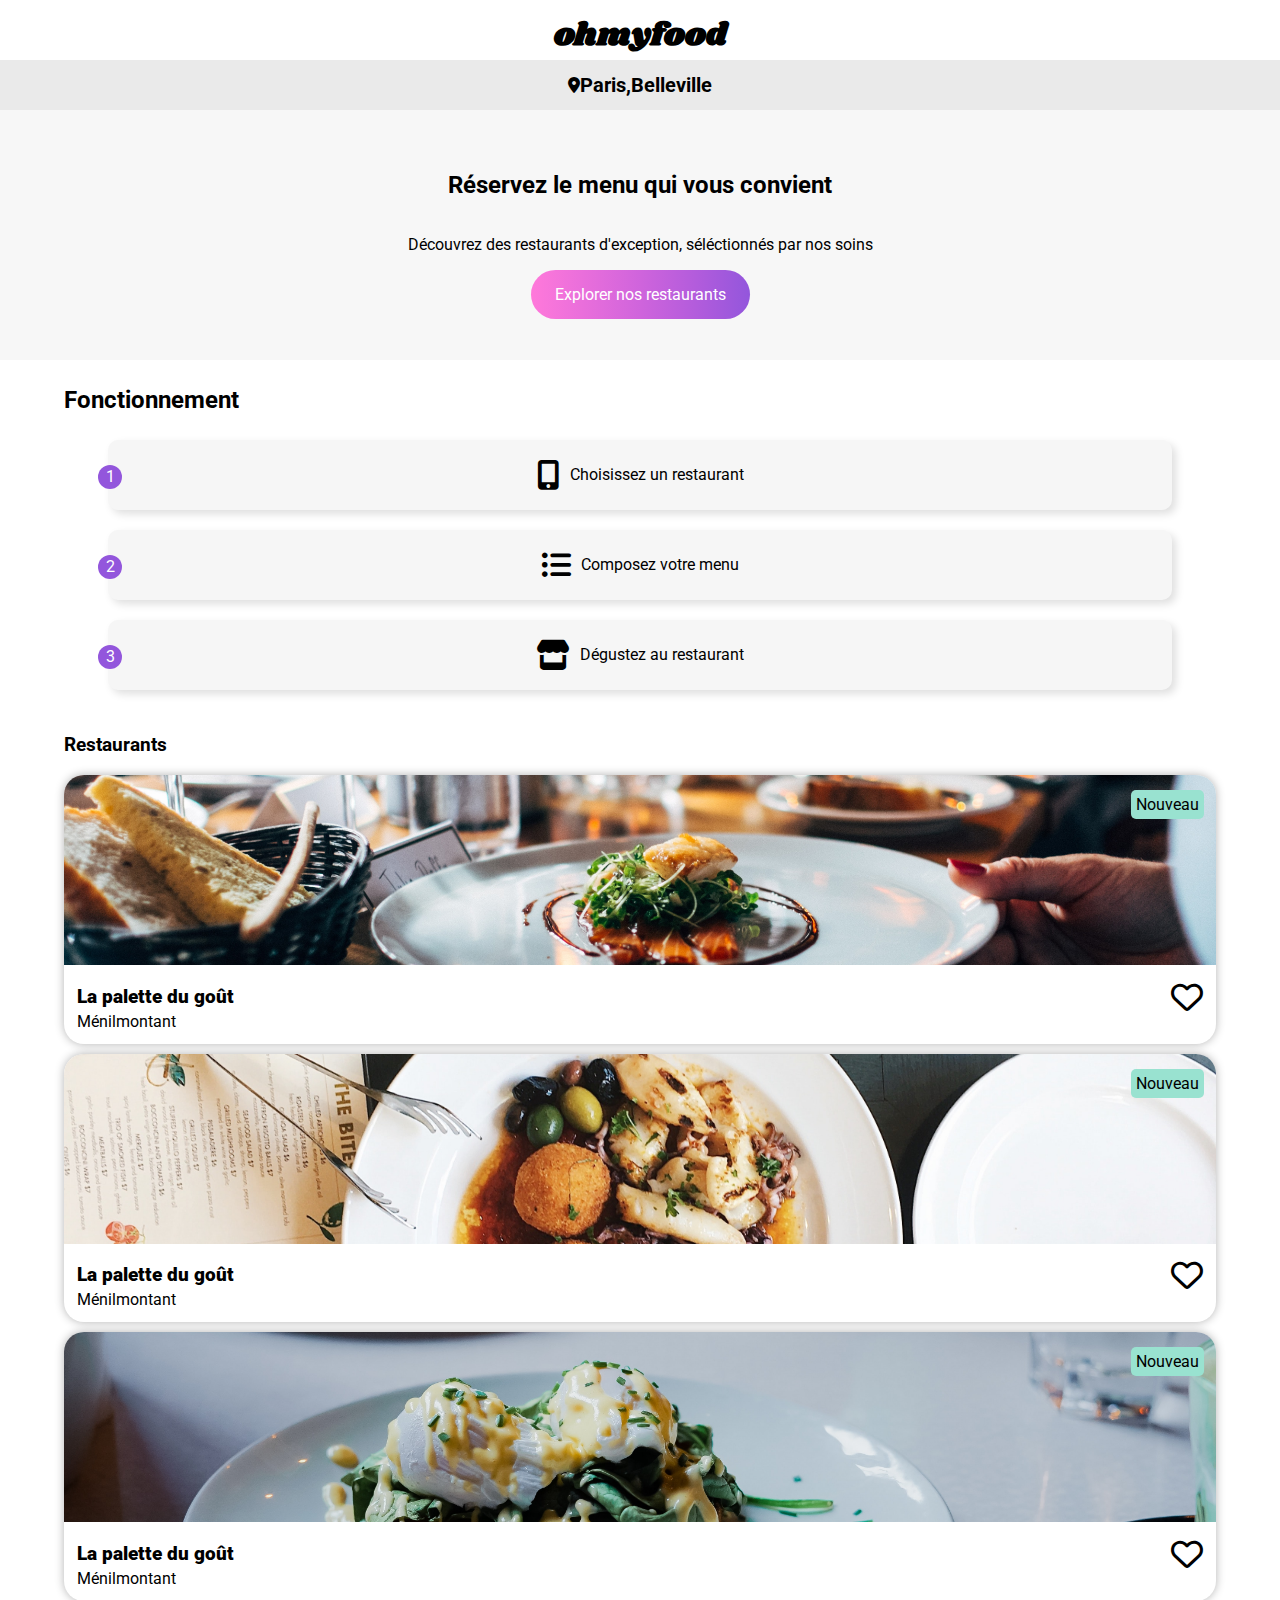
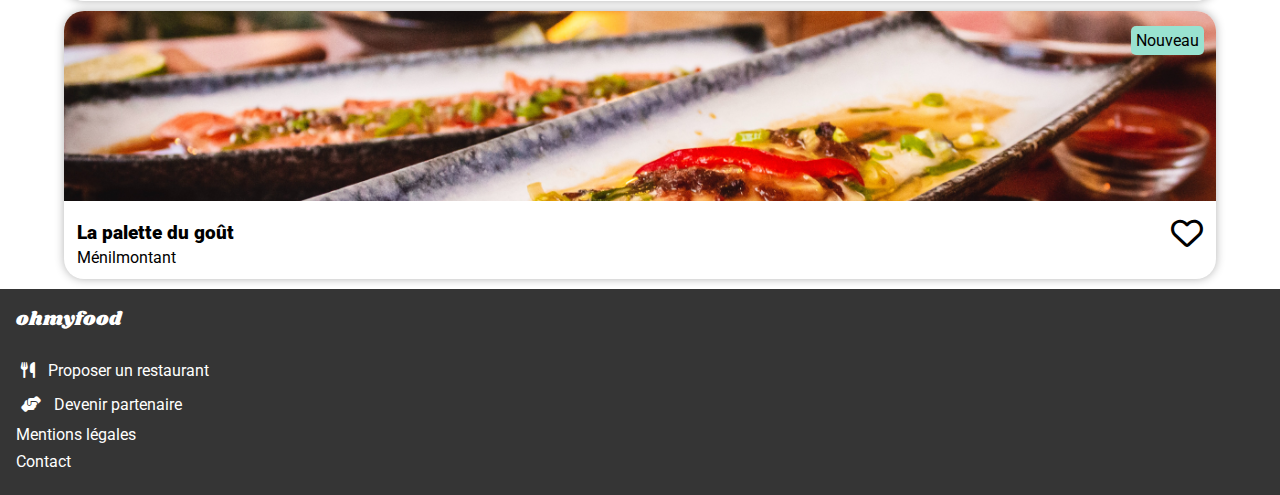
==== index.html @ 3e37466b "Added some more styles" ====
<!DOCTYPE html>
<html lang="fr">

<head>
    <meta charset="UTF-8" />
    <meta http-equiv="X-UA-Compatible" content="IE=edge" />
    <meta name="viewport" content="width=device-width, initial-scale=1.0" />
    <title>ohmyfood</title>
    <link rel="stylesheet" href="https://cdnjs.cloudflare.com/ajax/libs/font-awesome/6.2.1/css/all.min.css"
        crossorigin="anonymous" referrerpolicy="no-referrer" />
    <link href="https://fonts.googleapis.com/css2?family=Roboto:ital,wght@0,100;0,300;0,400;0,500;0,700;0,900;1,100;1,300;1,400;1,500;1,700;1,900&display=swap" rel="stylesheet">
    <link href="https://fonts.googleapis.com/css2?family=Shrikhand&display=swap" rel="stylesheet">
    <link rel="stylesheet" href="css/style.css" />
</head>

<body>
    <header class="header">
        <h1 class="omf_logo">ohmyfood</h1>
    </header>
    <main>
        <section class="ville">
            <i class="fas fa-map-marker-alt icon_geo"></i>
            <h2 class="ville_texte">Paris,Belleville</h2>
        </section>
        <section class="apropos">
            <h2 class="titre_apropos">Réservez le menu qui vous convient</h2>
            <p class="paragraph_apropos">
                Découvrez des restaurants d'exception, séléctionnés par nos soins
            </p>
            <a class="apropos_btn">
                Explorer nos restaurants
            </a>
        </section>
        <section class="fonctionnement">
            <div class="container">
                <h2 class="titre_fonctionnement">Fonctionnement</h2>
                <ol class="fonctionnement_etape">
                    <li class="fonctionnement_etape">
                        <i class="fonctionnement_icone fas fa-mobile-alt"></i>
                        <span class="text">Choisissez un restaurant</span>
                    </li>
                    <li class="fonctionnement_etape">
                        <i class="fonctionnement_icone fas fa-list-ul"></i>
                        <span class="text">Composez votre menu</span>
                    </li>
                    <li class="fonctionnement_etape">
                        <i class="fonctionnement_icone fas fa-store"></i>
                        <span class="text">Dégustez au restaurant</span>
                    </li>
                </ol>
            </div>
        </section>
        <section class="restaurants">
            <div class="container">
                <h3 class="titre_restaurant">Restaurants</h3>
                <div class="cards">
                    <!-- card 1 -->
                    <div class="card">
                        <div class="btn__card">
                            <span class="new"> Nouveau </span>
                        </div>
                        <a href="#">
                            <figure>
                                <img src="/img/jay-wennington-N_Y88TWmGwA-unsplash.jpg"
                                    alt="restaurant a la francaise" />
                                <figcaption>
                                    <div class="heart">
                                        <h4>La palette du goût</h4>
                                        <div class="fill__heart">
                                            <span><i class="fill far fa-heart fa-2x" aria-hidden="true"></i></span>
                                        </div>
                                    </div>
                                    <p>Ménilmontant</p>
                                </figcaption>
                            </figure>
                        </a>
                    </div>
                    <!-- end card 1 -->
                    <!-- card 2 -->
                    <div class="card">
                        <div class="btn__card">
                            <span class="new"> Nouveau </span>
                        </div>
                        <a href="#">
                            <figure>
                                <img src="/img/stil-u2Lp8tXIcjw-unsplash.jpg" alt="restaurant a la francaise" />
                                <figcaption>
                                    <div class="heart">
                                        <h4>La palette du goût</h4>
                                        <div class="fill__heart">
                                            <span><i class="fill far fa-heart fa-2x" aria-hidden="true"></i></span>
                                        </div>
                                    </div>
                                    <p>Ménilmontant</p>
                                </figcaption>
                            </figure>
                        </a>
                    </div>
                    <!-- end card 3 -->
                    <!-- card 3 -->
                    <div class="card">
                        <div class="btn__card">
                            <span class="new"> Nouveau </span>
                        </div>
                        <a href="#">
                            <figure>
                                <img src="/img/toa-heftiba-DQKerTsQwi0-unsplash.jpg" alt="restaurant a la francaise" />
                                <figcaption>
                                    <div class="heart">
                                        <h4>La palette du goût</h4>
                                        <div class="fill__heart">
                                            <span><i class="fill far fa-heart fa-2x" aria-hidden="true"></i></span>
                                        </div>
                                    </div>
                                    <p>Ménilmontant</p>
                                </figcaption>
                            </figure>
                        </a>
                    </div>
                    <!-- end card 3 -->
                    <!-- card 4 -->
                    <div class="card">
                        <div class="btn__card">
                            <span class="new"> Nouveau </span>
                        </div>
                        <a href="#">
                            <figure>
                                <img src="/img/louis-hansel-shotsoflouis-qNBGVyOCY8Q-unsplash.jpg"
                                    alt="restaurant a la francaise" />
                                    <figcaption>
                                        <div class="heart">
                                            <h4>La palette du goût</h4>
                                            <div class="fill__heart">
                                                <span><i class="fill far fa-heart fa-2x" aria-hidden="true"></i></span>
                                            </div>
                                        </div>
                                        <p>Ménilmontant</p>
                                    </figcaption>
                            </figure>
                        </a>
                    </div>
                    <!-- end card 4 -->
                </div>
            </div>
        </section>
    </main>
    <!-- footer -->
    <footer class="footer">
        <div class="container">
            <span class="logo">
                ohmyfood
            </span>
            <ul>
                <li>
                    <a href="#"><i class="fas fa-utensils"></i>Proposer un restaurant</a>
                </li>
                <li>
                    <a href="#"><i class="fas fa-hands-helping"></i>Devenir partenaire</a>
                </li>
                <li>
                    <a href="#">Mentions légales</a>
                </li>
                <li>
                    <a href="mailto:contact@ohmyfood.com">Contact</a>
                </li>
            </ul>
        </div>
    </footer>
    <!-- end footer -->
</body>

</html>
---- css/style.css ----
body {
  margin: 0;
  padding: 0;
}

a {
  text-decoration: none;
}

h1, h6 {
  font-family: Shrikhand, Roboto, sans-serif;
}

body, html {
  font-family: "Roboto", sans-serif;
}

.header {
  display: flex;
  align-items: center;
  justify-content: center;
  max-height: 50px;
  margin-top: 10px;
}

.footer {
  background-color: #353535;
  color: white;
  display: flex;
  flex-direction: column;
  padding: 1rem;
}
.footer ul {
  list-style: none;
}
.footer li {
  margin: 0.5rem 0;
}
.footer li i {
  margin-right: 0.5rem;
}
.footer a {
  color: white;
}
.footer .logo {
  color: white;
  font-family: "Shrikhand", "cursive";
  margin: 0;
  font-size: 1.2rem;
  margin-bottom: 1rem;
}
.footer .container {
  display: flex;
  flex-direction: column;
  align-items: start;
}
.footer ul {
  margin: 0;
  padding: 0;
  padding-inline-start: 0px;
}
.footer ul a {
  text-decoration: none;
}
.footer ul .fas {
  padding: 5px;
}

.ville {
  display: flex;
  align-items: center;
  justify-content: center;
  background-color: #eaeaea;
}

.apropos {
  display: flex;
  align-items: center;
  justify-content: center;
  flex-direction: column;
  background-color: #f7f7f7;
  height: 250px;
  text-align: center;
}
.apropos .paragraph_apropos {
  width: 80%;
}
.apropos .apropos_btn {
  background: linear-gradient(to left, #9356dc, #b35cdc, #cf64dc, #e86edb, #ff79da);
  height: 25px;
  padding: 0.75rem 1.5rem;
  color: white;
  display: flex;
  align-items: center;
  justify-content: center;
  border-radius: 25px;
}

.fonctionnement {
  display: flex;
  align-items: center;
  justify-content: center;
}
.fonctionnement .container {
  width: 100%;
}

ol.fonctionnement_etape {
  display: flex;
  align-items: center;
  justify-content: center;
  flex-direction: column;
  padding: 0;
}

li.fonctionnement_etape {
  display: flex;
  align-items: center;
  justify-content: center;
  list-style: none;
  box-shadow: 0.25rem 0.25rem 0.5rem rgba(0, 0, 0, 0.13);
  background-color: #f6f6f6;
  border-radius: 10px;
  padding: 20px;
  margin: 10px;
  width: 80%;
  counter-increment: my-awesome-counter;
  position: relative;
  text-align: center;
}

li.fonctionnement_etape::before {
  content: counter(my-awesome-counter);
  position: absolute;
  top: 25px;
  left: -10px;
  color: white;
  background-color: #9356DC;
  height: 1.5rem;
  width: 1.5rem;
  border-radius: 100px;
  display: flex;
  justify-content: center;
  align-items: center;
}

.fonctionnement_icone {
  font-size: 30px;
}

.text {
  margin-left: 10px;
}

.titre_fonctionnement {
  margin: 2% 0px 0px 5%;
}

.ville {
  height: 50px;
}

.ville_texte {
  font-size: 20px;
}

.restaurants {
  width: 90%;
  margin: auto;
}

.card {
  border-radius: 20px;
}

figure img {
  object-fit: cover;
  border-top-left-radius: 20px;
  border-top-right-radius: 20px;
  width: 100%;
  height: 100%;
  max-height: 190px;
}

.card {
  position: relative;
  box-shadow: 0 0 10px 0 rgba(0, 0, 0, 0.3);
}

figcaption {
  display: flex;
  flex-direction: column;
  padding: 0.8rem;
}
figcaption p {
  margin: 0;
  padding: 0;
}
figcaption h4,
figcaption p {
  color: black;
}
figcaption h4 {
  font-size: 1.17em;
  font-weight: 900;
}

figure {
  padding: 0;
  margin: 0 0 10px 0;
}

.heart {
  align-items: center;
  display: flex;
  flex-direction: row;
  justify-content: space-between;
  height: 30px;
}
.heart .fa-heart {
  color: black;
  cursor: pointer;
}
.heart .fa-heart:hover {
  background: linear-gradient(to left, #9356dc, #b35cdc, #cf64dc, #e86edb, #ff79da);
  -webkit-background-clip: text;
  -webkit-text-fill-color: transparent;
  font-weight: bold;
}

.new {
  position: absolute;
  right: 0.75rem;
  top: 15px;
  background-color: #99e2d0;
  padding: 5px;
  border-radius: 5px;
}

/*# sourceMappingURL=style.css.map */
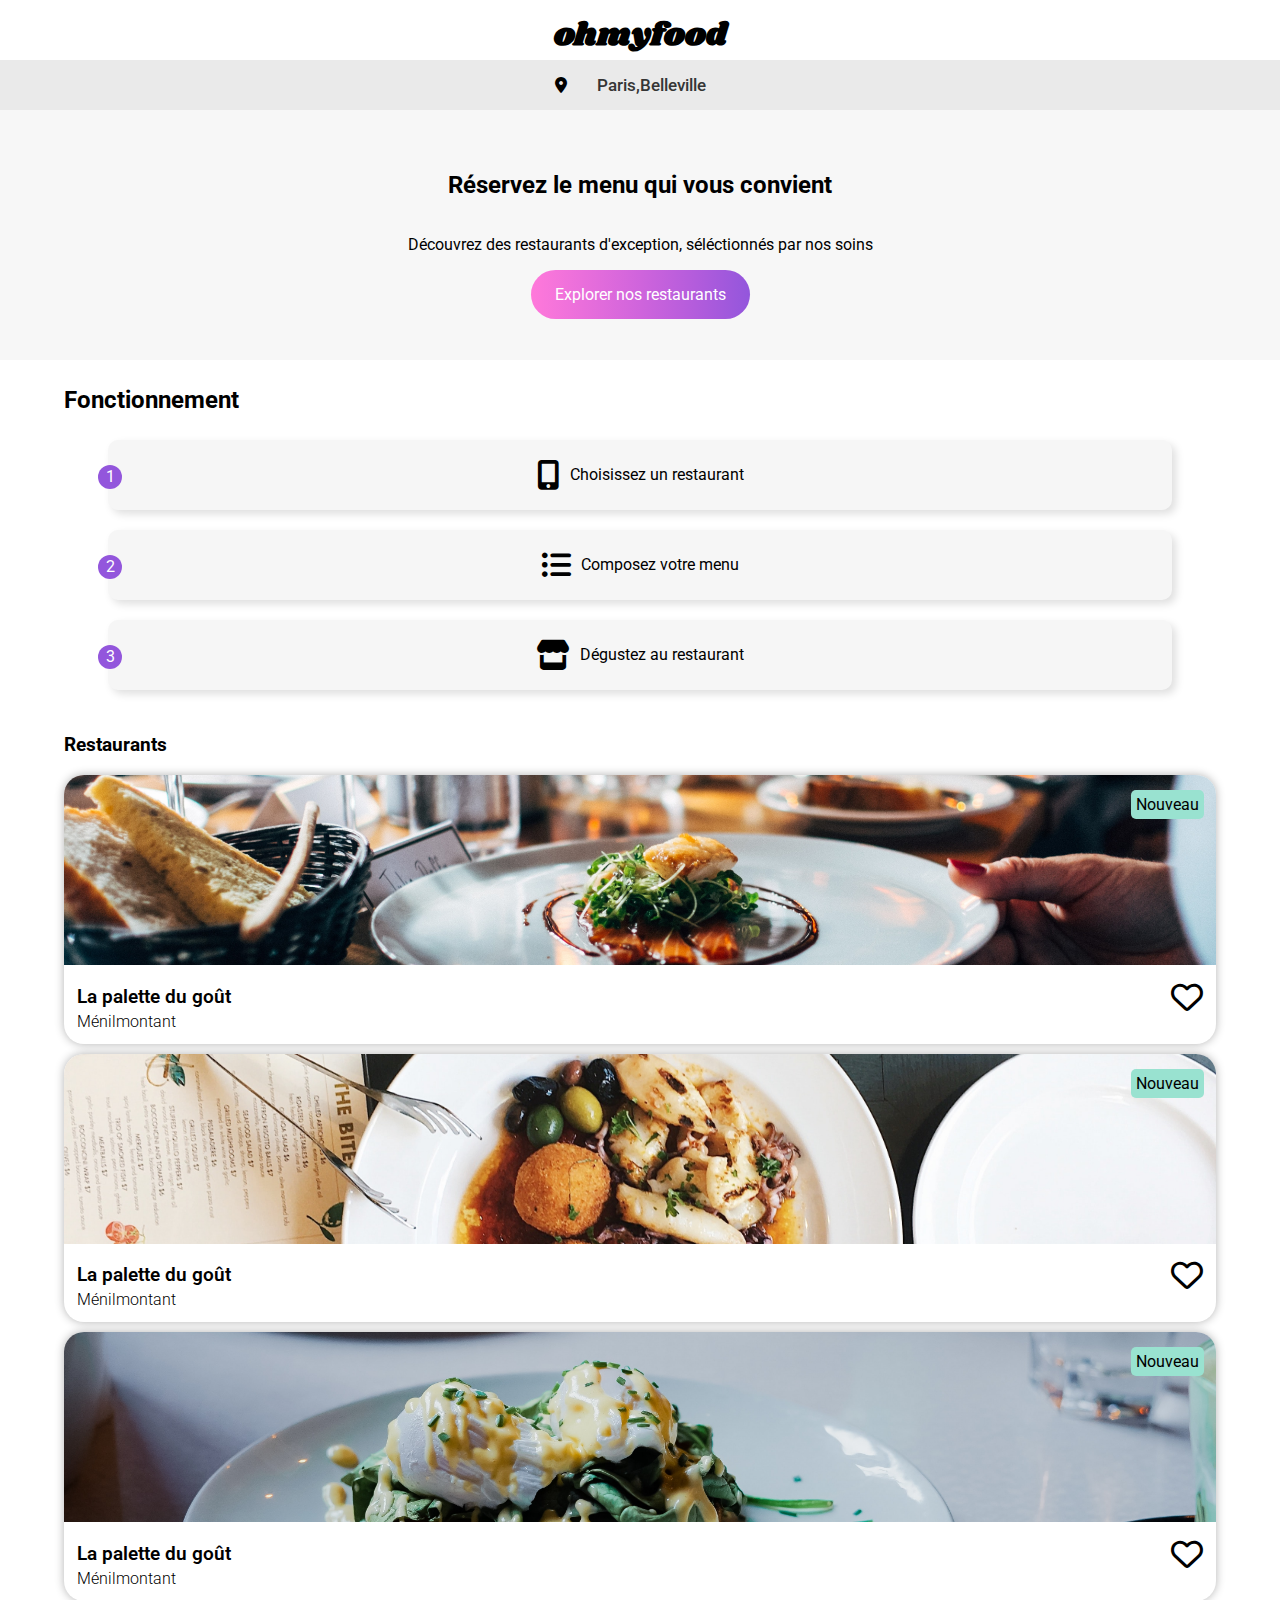
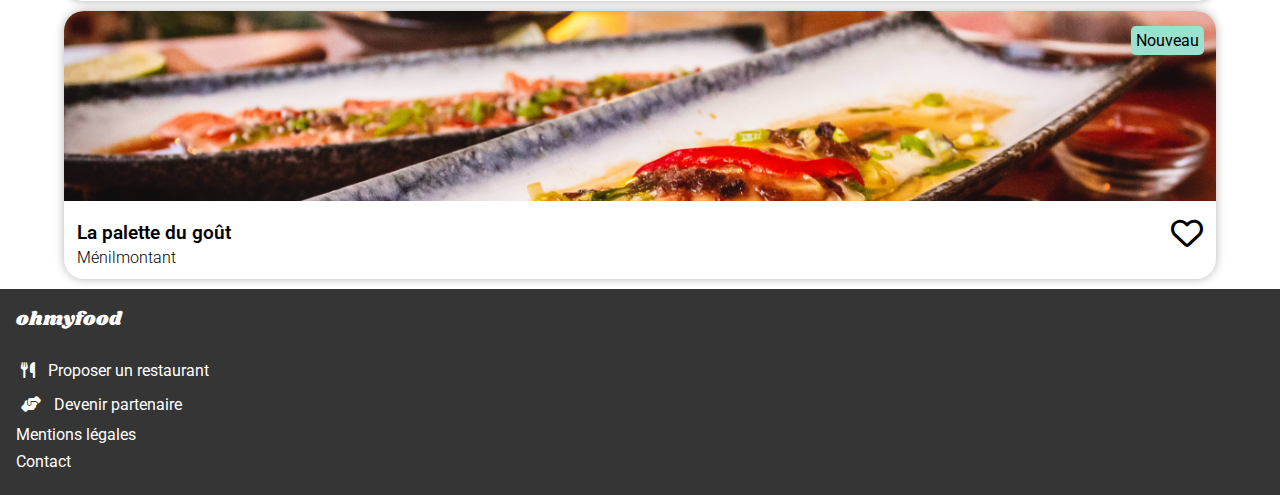
==== commit 4cae8b83: "css correction" ====
--- a/index.html
+++ b/index.html
@@ -59,7 +59,7 @@
                         <div class="btn__card">
                             <span class="new"> Nouveau </span>
                         </div>
-                        <a href="#">
+                        <a href="#!">
                             <figure>
                                 <img src="/img/jay-wennington-N_Y88TWmGwA-unsplash.jpg"
                                     alt="restaurant a la francaise" />
@@ -81,7 +81,7 @@
                         <div class="btn__card">
                             <span class="new"> Nouveau </span>
                         </div>
-                        <a href="#">
+                        <a href="#!">
                             <figure>
                                 <img src="/img/stil-u2Lp8tXIcjw-unsplash.jpg" alt="restaurant a la francaise" />
                                 <figcaption>
@@ -102,7 +102,7 @@
                         <div class="btn__card">
                             <span class="new"> Nouveau </span>
                         </div>
-                        <a href="#">
+                        <a href="#!">
                             <figure>
                                 <img src="/img/toa-heftiba-DQKerTsQwi0-unsplash.jpg" alt="restaurant a la francaise" />
                                 <figcaption>
@@ -123,7 +123,7 @@
                         <div class="btn__card">
                             <span class="new"> Nouveau </span>
                         </div>
-                        <a href="#">
+                        <a href="#!">
                             <figure>
                                 <img src="/img/louis-hansel-shotsoflouis-qNBGVyOCY8Q-unsplash.jpg"
                                     alt="restaurant a la francaise" />
--- a/css/style.css
+++ b/css/style.css
@@ -161,7 +161,11 @@
 }
 
 .ville_texte {
-  font-size: 20px;
+  font-size: 17px;
+  margin-left: 30px;
+  margin-right: 20px;
+  font-weight: 500;
+  color: #353535;
 }
 
 .restaurants {
@@ -198,11 +202,12 @@
 }
 figcaption h4,
 figcaption p {
+  font-weight: 300;
   color: black;
 }
 figcaption h4 {
   font-size: 1.17em;
-  font-weight: 900;
+  font-weight: 600;
 }
 
 figure {
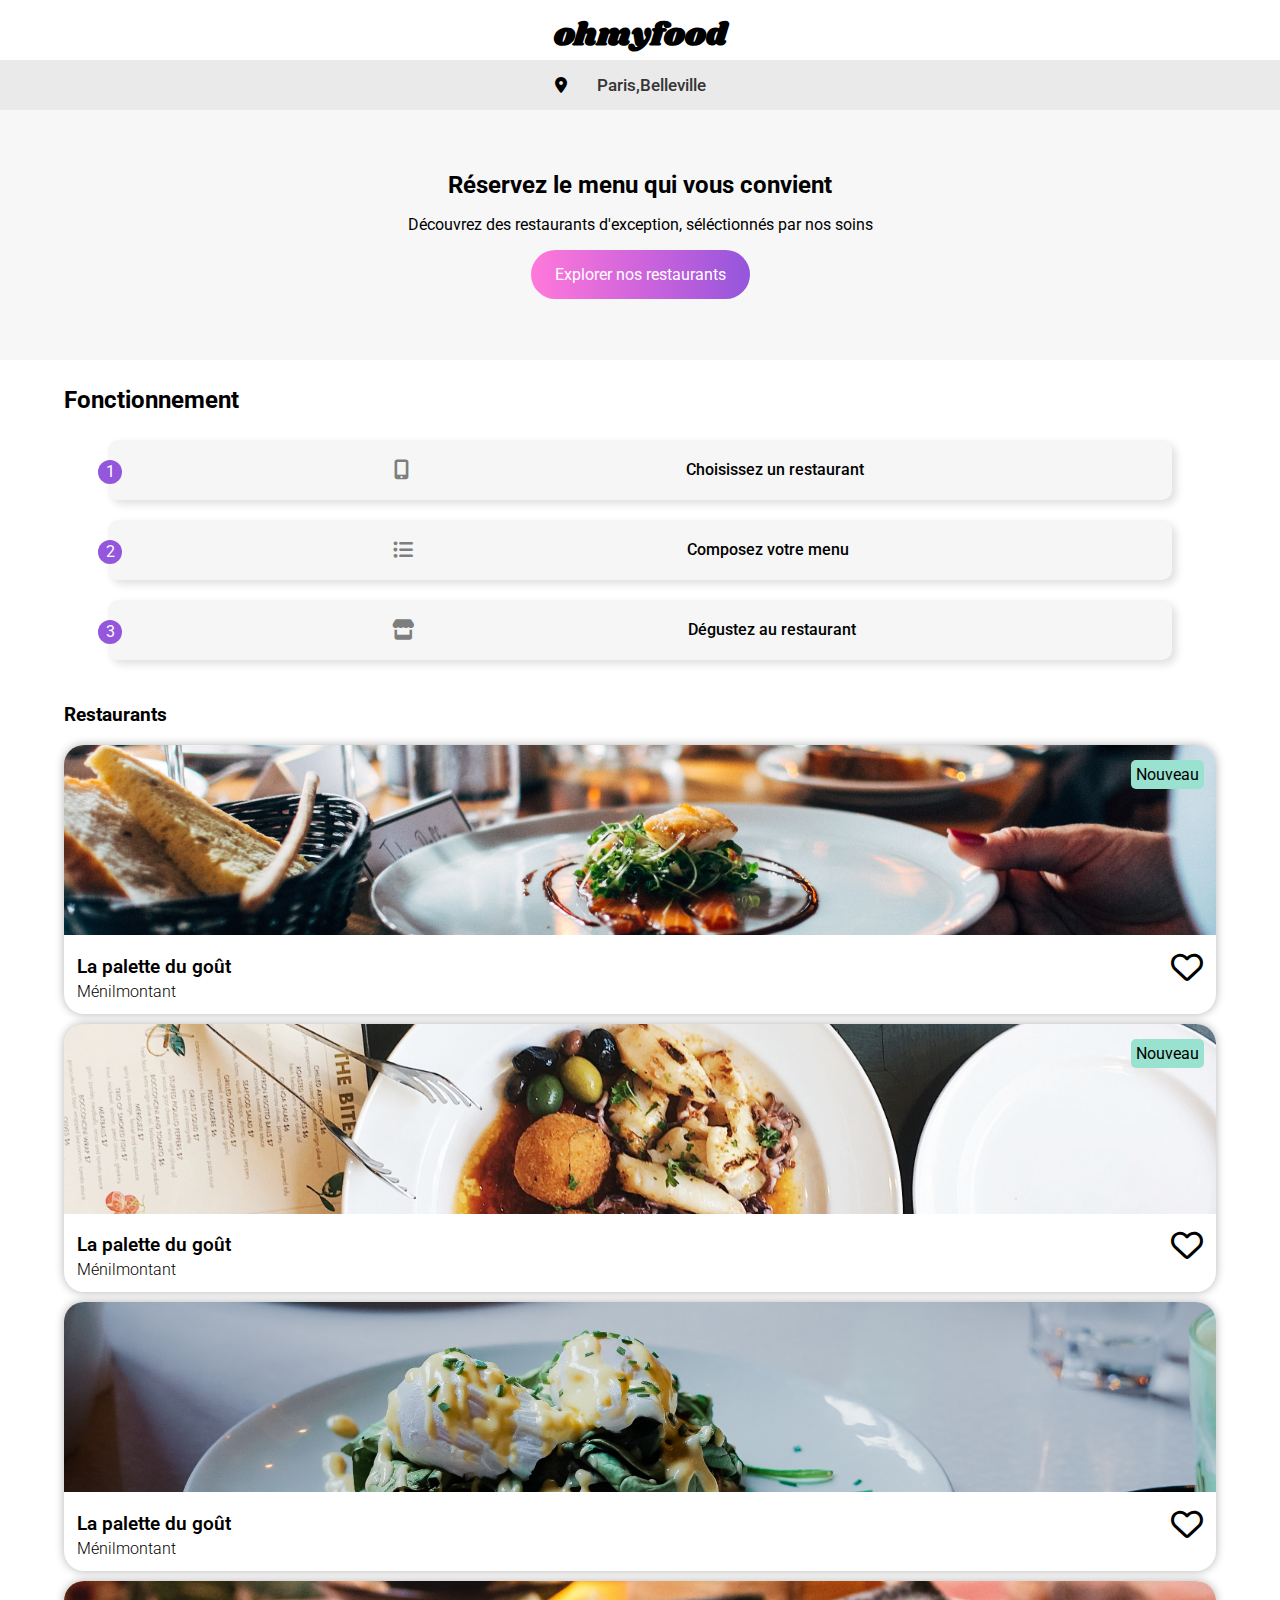
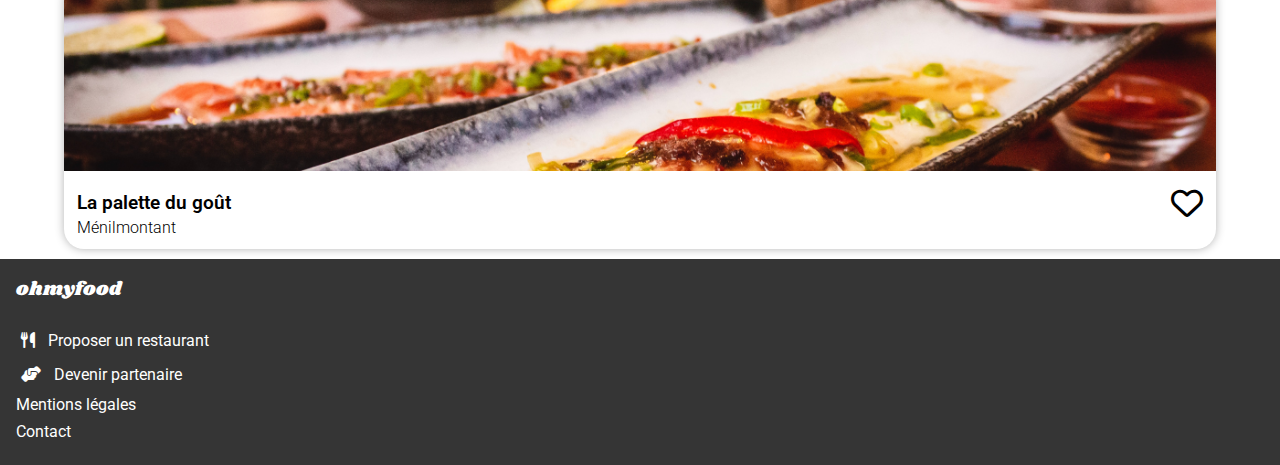
==== commit a304bfad: "correction" ====
--- a/index.html
+++ b/index.html
@@ -57,7 +57,7 @@
                     <!-- card 1 -->
                     <div class="card">
                         <div class="btn__card">
-                            <span class="new"> Nouveau </span>
+                            <span class="new" data-active="true"> Nouveau </span>
                         </div>
                         <a href="#!">
                             <figure>
@@ -79,7 +79,7 @@
                     <!-- card 2 -->
                     <div class="card">
                         <div class="btn__card">
-                            <span class="new"> Nouveau </span>
+                            <span class="new" data-active="true"> Nouveau </span>
                         </div>
                         <a href="#!">
                             <figure>
@@ -100,7 +100,7 @@
                     <!-- card 3 -->
                     <div class="card">
                         <div class="btn__card">
-                            <span class="new"> Nouveau </span>
+                            <span class="new" data-active="false"> Nouveau </span>
                         </div>
                         <a href="#!">
                             <figure>
@@ -121,7 +121,7 @@
                     <!-- card 4 -->
                     <div class="card">
                         <div class="btn__card">
-                            <span class="new"> Nouveau </span>
+                            <span class="new" data-active="false"> Nouveau </span>
                         </div>
                         <a href="#!">
                             <figure>
--- a/css/style.css
+++ b/css/style.css
@@ -96,6 +96,10 @@
   border-radius: 25px;
 }
 
+.titre_apropos {
+  margin: 0;
+}
+
 .fonctionnement {
   display: flex;
   align-items: center;
@@ -116,7 +120,7 @@
 li.fonctionnement_etape {
   display: flex;
   align-items: center;
-  justify-content: center;
+  justify-content: space-evenly;
   list-style: none;
   box-shadow: 0.25rem 0.25rem 0.5rem rgba(0, 0, 0, 0.13);
   background-color: #f6f6f6;
@@ -132,7 +136,7 @@
 li.fonctionnement_etape::before {
   content: counter(my-awesome-counter);
   position: absolute;
-  top: 25px;
+  top: 20px;
   left: -10px;
   color: white;
   background-color: #9356DC;
@@ -146,14 +150,22 @@
 
 .fonctionnement_icone {
   font-size: 30px;
+  color: #7e7e7e;
 }
 
 .text {
   margin-left: 10px;
+  width: 200px;
+  text-align: left;
+  font-weight: 500;
 }
 
 .titre_fonctionnement {
   margin: 2% 0px 0px 5%;
+}
+
+i.fonctionnement_icone {
+  font-size: 20px;
 }
 
 .ville {
@@ -233,7 +245,7 @@
   font-weight: bold;
 }
 
-.new {
+.new[data-active=true] {
   position: absolute;
   right: 0.75rem;
   top: 15px;
@@ -242,4 +254,8 @@
   border-radius: 5px;
 }
 
+.new[data-active=false] {
+  display: none;
+}
+
 /*# sourceMappingURL=style.css.map */
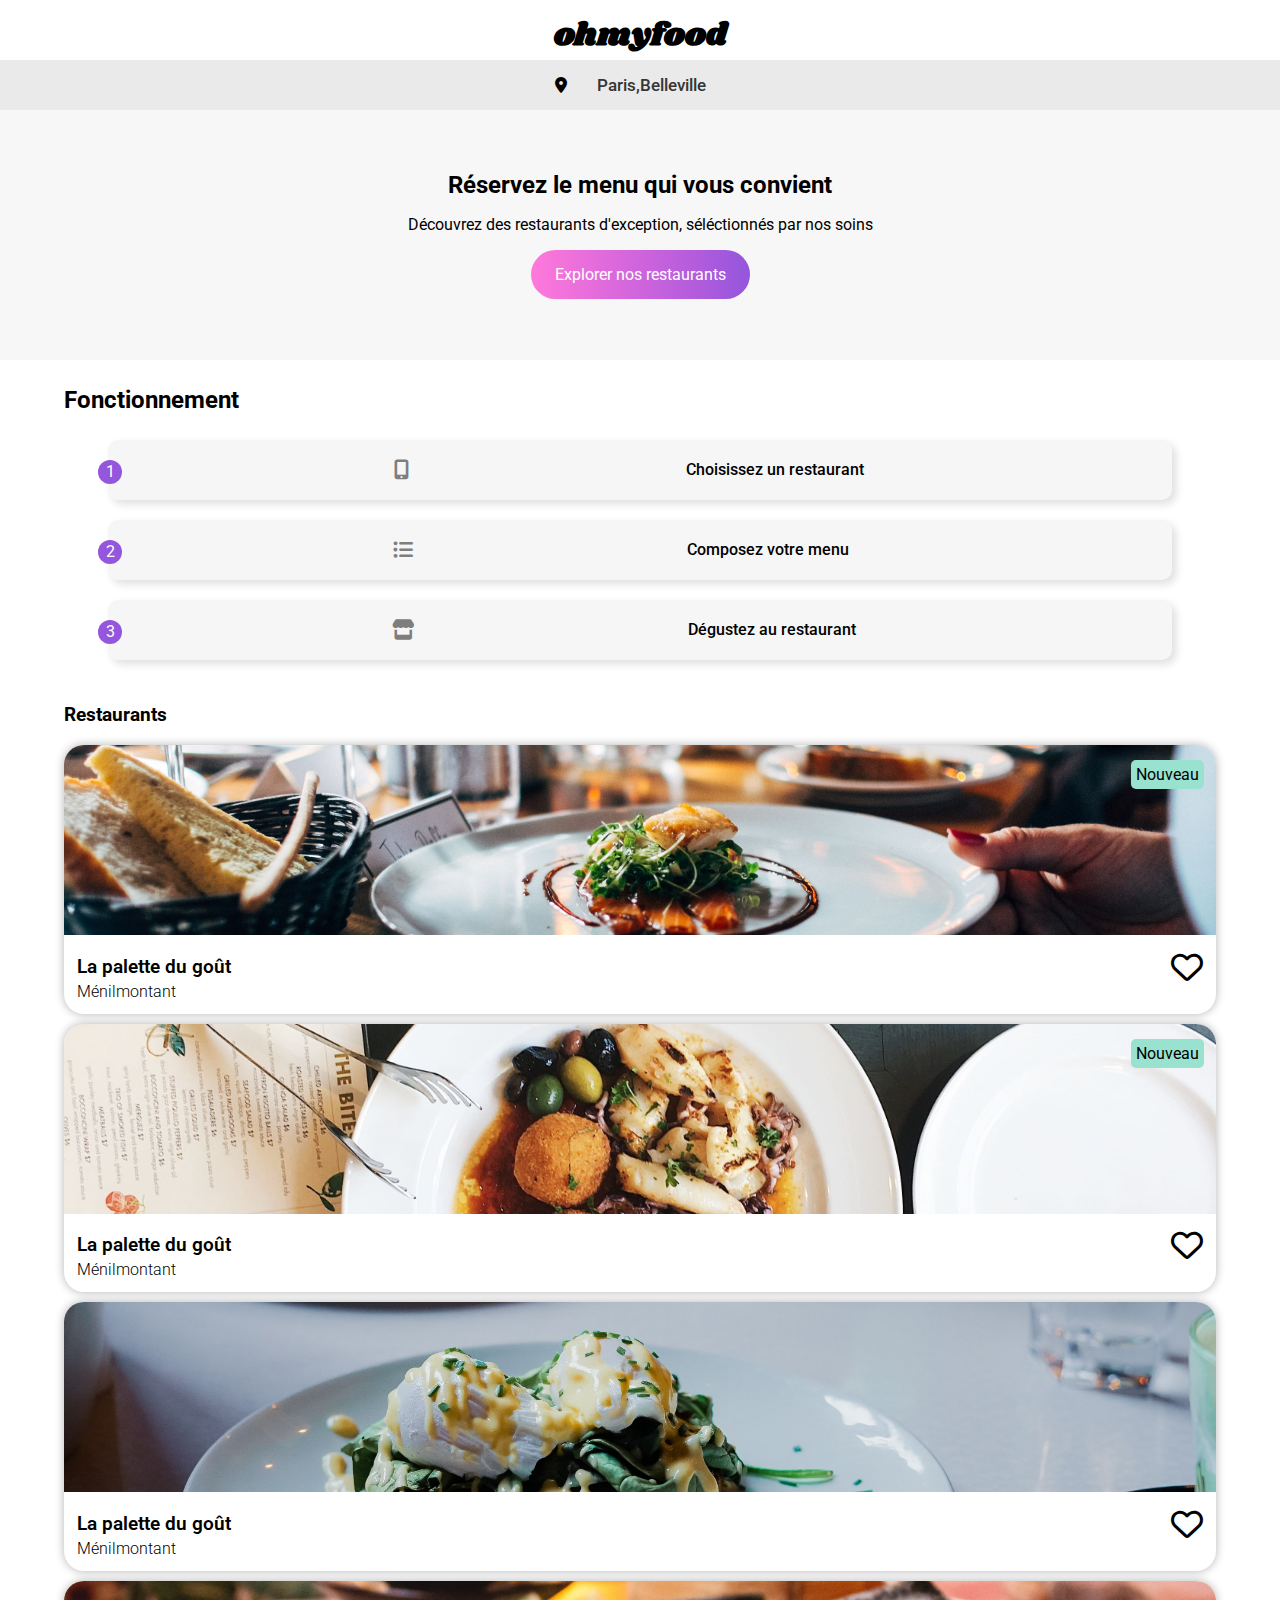
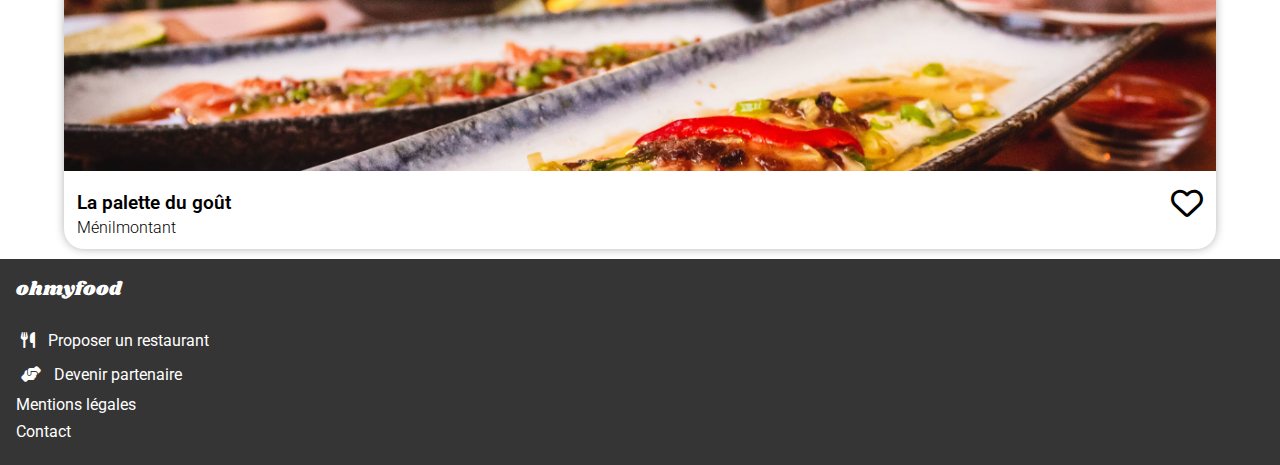
==== commit 1ad6e732: "done" ====
--- a/index.html
+++ b/index.html
@@ -61,7 +61,7 @@
                         </div>
                         <a href="#!">
                             <figure>
-                                <img src="/img/jay-wennington-N_Y88TWmGwA-unsplash.jpg"
+                                <img src="/img/compressed/jay-wennington-N_Y88TWmGwA-unsplash.jpg"
                                     alt="restaurant a la francaise" />
                                 <figcaption>
                                     <div class="heart">
@@ -83,7 +83,7 @@
                         </div>
                         <a href="#!">
                             <figure>
-                                <img src="/img/stil-u2Lp8tXIcjw-unsplash.jpg" alt="restaurant a la francaise" />
+                                <img src="/img/compressed/stil-u2Lp8tXIcjw-unsplash.jpg" alt="restaurant a la francaise" />
                                 <figcaption>
                                     <div class="heart">
                                         <h4>La palette du goût</h4>
@@ -104,7 +104,7 @@
                         </div>
                         <a href="#!">
                             <figure>
-                                <img src="/img/toa-heftiba-DQKerTsQwi0-unsplash.jpg" alt="restaurant a la francaise" />
+                                <img src="/img/compressed/toa-heftiba-DQKerTsQwi0-unsplash.jpg" alt="restaurant a la francaise" />
                                 <figcaption>
                                     <div class="heart">
                                         <h4>La palette du goût</h4>
@@ -125,7 +125,7 @@
                         </div>
                         <a href="#!">
                             <figure>
-                                <img src="/img/louis-hansel-shotsoflouis-qNBGVyOCY8Q-unsplash.jpg"
+                                <img src="/img/compressed/louis-hansel-shotsoflouis-qNBGVyOCY8Q-unsplash.jpg"
                                     alt="restaurant a la francaise" />
                                     <figcaption>
                                         <div class="heart">
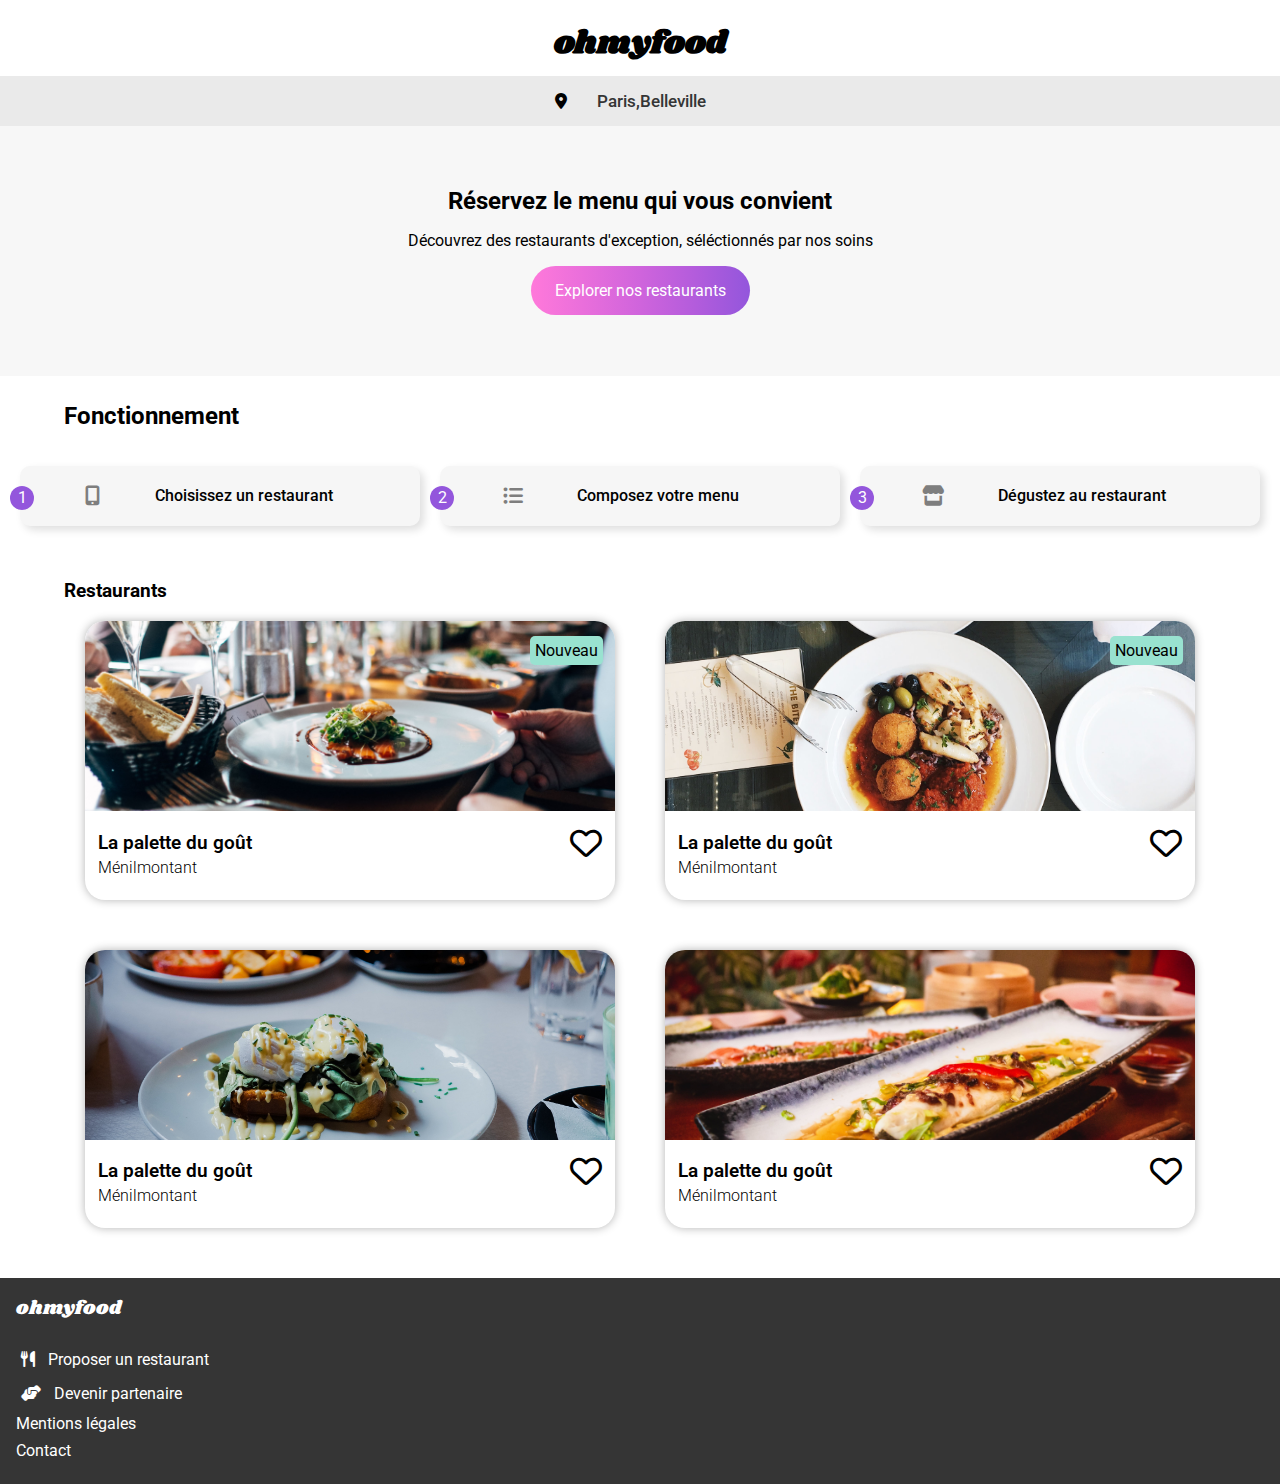
==== commit 504613fc: "some changes" ====
--- a/index.html
+++ b/index.html
@@ -1,172 +1,215 @@
 <!DOCTYPE html>
 <html lang="fr">
-
-<head>
+  <head>
     <meta charset="UTF-8" />
     <meta http-equiv="X-UA-Compatible" content="IE=edge" />
     <meta name="viewport" content="width=device-width, initial-scale=1.0" />
     <title>ohmyfood</title>
-    <link rel="stylesheet" href="https://cdnjs.cloudflare.com/ajax/libs/font-awesome/6.2.1/css/all.min.css"
-        crossorigin="anonymous" referrerpolicy="no-referrer" />
-    <link href="https://fonts.googleapis.com/css2?family=Roboto:ital,wght@0,100;0,300;0,400;0,500;0,700;0,900;1,100;1,300;1,400;1,500;1,700;1,900&display=swap" rel="stylesheet">
-    <link href="https://fonts.googleapis.com/css2?family=Shrikhand&display=swap" rel="stylesheet">
+    <link
+      rel="stylesheet"
+      href="https://cdnjs.cloudflare.com/ajax/libs/font-awesome/6.2.1/css/all.min.css"
+      crossorigin="anonymous"
+      referrerpolicy="no-referrer"
+    />
+    <link
+      href="https://fonts.googleapis.com/css2?family=Roboto:ital,wght@0,100;0,300;0,400;0,500;0,700;0,900;1,100;1,300;1,400;1,500;1,700;1,900&display=swap"
+      rel="stylesheet"
+    />
+    <link
+      href="https://fonts.googleapis.com/css2?family=Shrikhand&display=swap"
+      rel="stylesheet"
+    />
     <link rel="stylesheet" href="css/style.css" />
-</head>
+  </head>
 
-<body>
+  <body>
+    <div class="container-loader">
+      <div class="loader">
+        <i class="fa-solid fa-loader"></i>
+      </div>
+    </div>
     <header class="header">
-        <h1 class="omf_logo">ohmyfood</h1>
+      <h1 class="omf_logo">ohmyfood</h1>
     </header>
     <main>
-        <section class="ville">
-            <i class="fas fa-map-marker-alt icon_geo"></i>
-            <h2 class="ville_texte">Paris,Belleville</h2>
-        </section>
-        <section class="apropos">
-            <h2 class="titre_apropos">Réservez le menu qui vous convient</h2>
-            <p class="paragraph_apropos">
-                Découvrez des restaurants d'exception, séléctionnés par nos soins
-            </p>
-            <a class="apropos_btn">
-                Explorer nos restaurants
-            </a>
-        </section>
-        <section class="fonctionnement">
-            <div class="container">
-                <h2 class="titre_fonctionnement">Fonctionnement</h2>
-                <ol class="fonctionnement_etape">
-                    <li class="fonctionnement_etape">
-                        <i class="fonctionnement_icone fas fa-mobile-alt"></i>
-                        <span class="text">Choisissez un restaurant</span>
-                    </li>
-                    <li class="fonctionnement_etape">
-                        <i class="fonctionnement_icone fas fa-list-ul"></i>
-                        <span class="text">Composez votre menu</span>
-                    </li>
-                    <li class="fonctionnement_etape">
-                        <i class="fonctionnement_icone fas fa-store"></i>
-                        <span class="text">Dégustez au restaurant</span>
-                    </li>
-                </ol>
-            </div>
-        </section>
-        <section class="restaurants">
-            <div class="container">
-                <h3 class="titre_restaurant">Restaurants</h3>
-                <div class="cards">
-                    <!-- card 1 -->
-                    <div class="card">
-                        <div class="btn__card">
-                            <span class="new" data-active="true"> Nouveau </span>
-                        </div>
-                        <a href="#!">
-                            <figure>
-                                <img src="/img/compressed/jay-wennington-N_Y88TWmGwA-unsplash.jpg"
-                                    alt="restaurant a la francaise" />
-                                <figcaption>
-                                    <div class="heart">
-                                        <h4>La palette du goût</h4>
-                                        <div class="fill__heart">
-                                            <span><i class="fill far fa-heart fa-2x" aria-hidden="true"></i></span>
-                                        </div>
-                                    </div>
-                                    <p>Ménilmontant</p>
-                                </figcaption>
-                            </figure>
-                        </a>
-                    </div>
-                    <!-- end card 1 -->
-                    <!-- card 2 -->
-                    <div class="card">
-                        <div class="btn__card">
-                            <span class="new" data-active="true"> Nouveau </span>
-                        </div>
-                        <a href="#!">
-                            <figure>
-                                <img src="/img/compressed/stil-u2Lp8tXIcjw-unsplash.jpg" alt="restaurant a la francaise" />
-                                <figcaption>
-                                    <div class="heart">
-                                        <h4>La palette du goût</h4>
-                                        <div class="fill__heart">
-                                            <span><i class="fill far fa-heart fa-2x" aria-hidden="true"></i></span>
-                                        </div>
-                                    </div>
-                                    <p>Ménilmontant</p>
-                                </figcaption>
-                            </figure>
-                        </a>
-                    </div>
-                    <!-- end card 3 -->
-                    <!-- card 3 -->
-                    <div class="card">
-                        <div class="btn__card">
-                            <span class="new" data-active="false"> Nouveau </span>
-                        </div>
-                        <a href="#!">
-                            <figure>
-                                <img src="/img/compressed/toa-heftiba-DQKerTsQwi0-unsplash.jpg" alt="restaurant a la francaise" />
-                                <figcaption>
-                                    <div class="heart">
-                                        <h4>La palette du goût</h4>
-                                        <div class="fill__heart">
-                                            <span><i class="fill far fa-heart fa-2x" aria-hidden="true"></i></span>
-                                        </div>
-                                    </div>
-                                    <p>Ménilmontant</p>
-                                </figcaption>
-                            </figure>
-                        </a>
-                    </div>
-                    <!-- end card 3 -->
-                    <!-- card 4 -->
-                    <div class="card">
-                        <div class="btn__card">
-                            <span class="new" data-active="false"> Nouveau </span>
-                        </div>
-                        <a href="#!">
-                            <figure>
-                                <img src="/img/compressed/louis-hansel-shotsoflouis-qNBGVyOCY8Q-unsplash.jpg"
-                                    alt="restaurant a la francaise" />
-                                    <figcaption>
-                                        <div class="heart">
-                                            <h4>La palette du goût</h4>
-                                            <div class="fill__heart">
-                                                <span><i class="fill far fa-heart fa-2x" aria-hidden="true"></i></span>
-                                            </div>
-                                        </div>
-                                        <p>Ménilmontant</p>
-                                    </figcaption>
-                            </figure>
-                        </a>
-                    </div>
-                    <!-- end card 4 -->
-                </div>
-            </div>
-        </section>
+      <section class="ville">
+        <i class="fas fa-map-marker-alt icon_geo"></i>
+        <h2 class="ville_texte">Paris,Belleville</h2>
+      </section>
+      <section class="apropos">
+        <h2 class="titre_apropos">Réservez le menu qui vous convient</h2>
+        <p class="paragraph_apropos">
+          Découvrez des restaurants d'exception, séléctionnés par nos soins
+        </p>
+        <a class="apropos_btn"> Explorer nos restaurants </a>
+      </section>
+      <section class="fonctionnement">
+        <div class="container">
+          <h2 class="titre_fonctionnement">Fonctionnement</h2>
+          <ol class="fonctionnement_etape">
+            <li class="fonctionnement_etape">
+              <i class="fonctionnement_icone fas fa-mobile-alt"></i>
+              <span class="text">Choisissez un restaurant</span>
+            </li>
+            <li class="fonctionnement_etape">
+              <i class="fonctionnement_icone fas fa-list-ul"></i>
+              <span class="text">Composez votre menu</span>
+            </li>
+            <li class="fonctionnement_etape">
+              <i class="fonctionnement_icone fas fa-store"></i>
+              <span class="text">Dégustez au restaurant</span>
+            </li>
+          </ol>
+        </div>
+      </section>
+      <section class="restaurants">
+        <div class="container">
+          <h3 class="titre_restaurant">Restaurants</h3>
+          <div class="cards">
+            <!-- card 1 -->
+            <div class="card">
+              <div class="btn__card">
+                <span class="new" data-active="true"> Nouveau </span>
+              </div>
+              <a href="#!">
+                <figure>
+                  <img
+                    src="/img/compressed/jay-wennington-N_Y88TWmGwA-unsplash.jpg"
+                    alt="restaurant a la francaise"
+                  />
+                  <figcaption>
+                    <div class="heart">
+                      <h4>La palette du goût</h4>
+                      <div class="fill__heart">
+                        <span
+                          ><i
+                            class="fill far fa-heart fa-2x"
+                            aria-hidden="true"
+                          ></i
+                        ></span>
+                      </div>
+                    </div>
+                    <p>Ménilmontant</p>
+                  </figcaption>
+                </figure>
+              </a>
+            </div>
+            <!-- end card 1 -->
+            <!-- card 2 -->
+            <div class="card">
+              <div class="btn__card">
+                <span class="new" data-active="true"> Nouveau </span>
+              </div>
+              <a href="#!">
+                <figure>
+                  <img
+                    src="/img/compressed/stil-u2Lp8tXIcjw-unsplash.jpg"
+                    alt="restaurant a la francaise"
+                  />
+                  <figcaption>
+                    <div class="heart">
+                      <h4>La palette du goût</h4>
+                      <div class="fill__heart">
+                        <span
+                          ><i
+                            class="fill far fa-heart fa-2x"
+                            aria-hidden="true"
+                          ></i
+                        ></span>
+                      </div>
+                    </div>
+                    <p>Ménilmontant</p>
+                  </figcaption>
+                </figure>
+              </a>
+            </div>
+            <!-- end card 3 -->
+            <!-- card 3 -->
+            <div class="card">
+              <div class="btn__card">
+                <span class="new" data-active="false"> Nouveau </span>
+              </div>
+              <a href="#!">
+                <figure>
+                  <img
+                    src="/img/compressed/toa-heftiba-DQKerTsQwi0-unsplash.jpg"
+                    alt="restaurant a la francaise"
+                  />
+                  <figcaption>
+                    <div class="heart">
+                      <h4>La palette du goût</h4>
+                      <div class="fill__heart">
+                        <span
+                          ><i
+                            class="fill far fa-heart fa-2x"
+                            aria-hidden="true"
+                          ></i
+                        ></span>
+                      </div>
+                    </div>
+                    <p>Ménilmontant</p>
+                  </figcaption>
+                </figure>
+              </a>
+            </div>
+            <!-- end card 3 -->
+            <!-- card 4 -->
+            <div class="card">
+              <div class="btn__card">
+                <span class="new" data-active="false"> Nouveau </span>
+              </div>
+              <a href="#!">
+                <figure>
+                  <img
+                    src="/img/compressed/louis-hansel-shotsoflouis-qNBGVyOCY8Q-unsplash.jpg"
+                    alt="restaurant a la francaise"
+                  />
+                  <figcaption>
+                    <div class="heart">
+                      <h4>La palette du goût</h4>
+                      <div class="fill__heart">
+                        <span
+                          ><i
+                            class="fill far fa-heart fa-2x"
+                            aria-hidden="true"
+                          ></i
+                        ></span>
+                      </div>
+                    </div>
+                    <p>Ménilmontant</p>
+                  </figcaption>
+                </figure>
+              </a>
+            </div>
+            <!-- end card 4 -->
+          </div>
+        </div>
+      </section>
     </main>
     <!-- footer -->
     <footer class="footer">
-        <div class="container">
-            <span class="logo">
-                ohmyfood
-            </span>
-            <ul>
-                <li>
-                    <a href="#"><i class="fas fa-utensils"></i>Proposer un restaurant</a>
-                </li>
-                <li>
-                    <a href="#"><i class="fas fa-hands-helping"></i>Devenir partenaire</a>
-                </li>
-                <li>
-                    <a href="#">Mentions légales</a>
-                </li>
-                <li>
-                    <a href="mailto:contact@ohmyfood.com">Contact</a>
-                </li>
-            </ul>
-        </div>
+      <div class="container">
+        <span class="logo"> ohmyfood </span>
+        <ul>
+          <li>
+            <a href="#"
+              ><i class="fas fa-utensils"></i>Proposer un restaurant</a
+            >
+          </li>
+          <li>
+            <a href="#"
+              ><i class="fas fa-hands-helping"></i>Devenir partenaire</a
+            >
+          </li>
+          <li>
+            <a href="#">Mentions légales</a>
+          </li>
+          <li>
+            <a href="mailto:contact@ohmyfood.com">Contact</a>
+          </li>
+        </ul>
+      </div>
     </footer>
     <!-- end footer -->
-</body>
-
-</html>+  </body>
+</html>
--- a/css/style.css
+++ b/css/style.css
@@ -21,6 +21,7 @@
   justify-content: center;
   max-height: 50px;
   margin-top: 10px;
+  padding: 0.5rem 0.5rem;
 }
 
 .footer {
@@ -115,6 +116,18 @@
   justify-content: center;
   flex-direction: column;
   padding: 0;
+}
+@media (min-width: 922px) {
+  ol.fonctionnement_etape {
+    padding: 10px;
+    flex-direction: row;
+  }
+}
+@media (min-width: 768px) {
+  ol.fonctionnement_etape {
+    padding: 10px;
+    flex-direction: row;
+  }
 }
 
 li.fonctionnement_etape {
@@ -184,9 +197,56 @@
   width: 90%;
   margin: auto;
 }
+@media (min-width: 922px) {
+  .restaurants {
+    display: flex;
+    flex-direction: row;
+    align-items: center;
+    justify-content: center;
+  }
+}
+@media (min-width: 768px) {
+  .restaurants {
+    display: flex;
+    flex-direction: row;
+    align-items: center;
+    justify-content: center;
+  }
+}
+
+@media (min-width: 922px) {
+  .cards {
+    display: flex;
+    flex-wrap: wrap;
+    align-items: center;
+    justify-content: center;
+    gap: 50px;
+    margin-bottom: 50px;
+  }
+}
+@media (min-width: 768px) {
+  .cards {
+    display: flex;
+    flex-wrap: wrap;
+    align-items: center;
+    justify-content: center;
+    gap: 50px;
+    margin-bottom: 50px;
+  }
+}
 
 .card {
   border-radius: 20px;
+}
+@media (min-width: 922px) {
+  .card {
+    width: 46%;
+  }
+}
+@media (min-width: 768px) {
+  .card {
+    width: 46%;
+  }
 }
 
 figure img {
@@ -258,4 +318,351 @@
   display: none;
 }
 
+.alafrancaise {
+  overflow-x: hidden;
+}
+.alafrancaise * {
+  margin: 0;
+  padding: 0;
+}
+.alafrancaise header {
+  width: 100vw;
+  height: 70px;
+  display: flex;
+  justify-content: center;
+  align-items: center;
+}
+.alafrancaise header .icon {
+  position: absolute;
+  width: 50px;
+  height: 50px;
+  left: 0;
+  display: flex;
+  justify-content: center;
+  align-items: center;
+}
+.alafrancaise main {
+  display: flex;
+  align-items: center;
+  justify-content: center;
+  flex-direction: column;
+  height: auto;
+}
+.alafrancaise main .container-image-dish {
+  width: 100vw;
+  display: flex;
+  background: #f7f7f7;
+  align-items: center;
+  justify-content: center;
+}
+@media (min-width: 922px) {
+  .alafrancaise main .container-image-dish {
+    width: 50vw;
+  }
+}
+.alafrancaise main .container-image-dish img {
+  width: 100%;
+}
+.alafrancaise main .menu-container {
+  width: 100vw;
+  background: #f7f7f7;
+  height: auto;
+}
+@media (min-width: 922px) {
+  .alafrancaise main .menu-container {
+    width: 90vw;
+  }
+}
+.alafrancaise main .menu-container .menu-header {
+  width: 100%;
+  background: #f7f7f7;
+  display: flex;
+  justify-content: center;
+  border-radius: 40px 40px 0 0;
+  transform: translateY(-50px);
+  align-items: center;
+}
+.alafrancaise main .menu-container .menu-header .header-title {
+  width: 90%;
+  height: 100px;
+  padding-left: 20px;
+  font-size: 1.9rem;
+  font-family: Shrikhand, Roboto, sans-serif;
+  display: flex;
+  justify-content: start;
+  align-items: center;
+}
+.alafrancaise main .menu-container .menu-header .icon {
+  width: 20%;
+  height: 100px;
+  display: flex;
+  justify-content: center;
+  align-items: center;
+}
+.alafrancaise main .menu-container .menu-header .icon i {
+  font-size: 1.8rem;
+}
+.alafrancaise main .menu-container .dish-list-container {
+  width: 100%;
+  display: flex;
+  justify-content: center;
+  align-content: center;
+  flex-direction: column;
+  gap: 3rem;
+}
+@media (min-width: 922px) {
+  .alafrancaise main .menu-container .dish-list-container {
+    flex-direction: row;
+    gap: 1rem;
+    width: auto;
+  }
+}
+.alafrancaise main .menu-container .dish-list-container .dish {
+  width: 100%;
+  display: flex;
+  justify-content: center;
+  align-items: center;
+  flex-direction: column;
+}
+.alafrancaise main .menu-container .dish-list-container .dish .dish-type {
+  width: 100%;
+  height: 25px;
+  margin-left: 20px;
+}
+.alafrancaise main .menu-container .dish-list-container .dish .dish-type h4 {
+  font-weight: 400;
+}
+.alafrancaise main .menu-container .dish-list-container .dish .dish-type .bar {
+  display: block;
+  width: 40px;
+  height: 2px;
+  background: #99e2d0;
+}
+.alafrancaise main .menu-container .dish-list-container .dish .dish-card-list {
+  width: 95%;
+  margin-top: 10px;
+  display: flex;
+  justify-content: center;
+  align-items: center;
+  flex-direction: column;
+  gap: 20px;
+}
+.alafrancaise main .menu-container .dish-list-container .dish .dish-card-list .dish-card {
+  cursor: pointer;
+  width: 100%;
+  height: 80px;
+  display: flex;
+  border-radius: 10px;
+  background: white;
+  box-shadow: 7px 24px 29px -3px rgba(0, 0, 0, 0.1);
+  animation: card-animation;
+}
+.alafrancaise main .menu-container .dish-list-container .dish .dish-card-list .dish-card .content {
+  flex-direction: column;
+  flex: 1;
+  width: 100px;
+  padding-top: 10px;
+}
+.alafrancaise main .menu-container .dish-list-container .dish .dish-card-list .dish-card .content h3 {
+  overflow: hidden;
+  white-space: nowrap;
+  text-overflow: ellipsis;
+  margin-left: 10px;
+}
+.alafrancaise main .menu-container .dish-list-container .dish .dish-card-list .dish-card .content p {
+  margin-left: 10px;
+  font-weight: 300;
+  white-space: nowrap;
+  text-overflow: ellipsis;
+  overflow: hidden;
+}
+.alafrancaise main .menu-container .dish-list-container .dish .dish-card-list .dish-card .prise {
+  height: 100%;
+  display: flex;
+  justify-content: end;
+  align-items: end;
+  padding-bottom: 20px;
+  padding-right: 10px;
+  font-weight: 600;
+}
+.alafrancaise main .menu-container .dish-list-container .dish .dish-card-list .dish-card .checkbox {
+  display: flex;
+  justify-content: center;
+  align-items: center;
+  overflow: hidden;
+  opacity: 0;
+  width: 0;
+  height: 100%;
+  background: #99e2d0;
+  border-radius: 0 10px 10px 0;
+  transition: opacity 500ms, width 500ms, margin-left 500ms;
+}
+.alafrancaise main .menu-container .dish-list-container .dish .dish-card-list .dish-card .checkbox .icon {
+  color: #fff;
+  transform: rotate(90deg);
+  transition: transform 500ms;
+}
+.alafrancaise main .menu-container .dish-list-container .dish .dish-card-list .dish-card:hover .prise {
+  margin-right: 10px;
+}
+.alafrancaise main .menu-container .dish-list-container .dish .dish-card-list .dish-card:hover .checkbox {
+  transition: opacity 500ms, width 500ms, transform 500ms;
+  opacity: 1;
+  width: 100px;
+  height: 100%;
+  background: #99e2d0;
+  border-radius: 0 10px 10px 0;
+}
+.alafrancaise main .menu-container .dish-list-container .dish .dish-card-list .dish-card:hover .checkbox .icon {
+  color: #fff;
+  transform: rotate(360deg);
+  transition: transform 500ms;
+}
+.alafrancaise main .menu-container .dish-list-container .dish .dish-card-list .dish-card:nth-child(1) {
+  animation-duration: 550ms;
+}
+.alafrancaise main .menu-container .dish-list-container .dish .dish-card-list .dish-card:nth-child(2) {
+  animation-duration: 600ms;
+}
+.alafrancaise main .menu-container .dish-list-container .dish .dish-card-list .dish-card:nth-child(3) {
+  animation-duration: 650ms;
+}
+.alafrancaise main .menu-container .dish-list-container .dish .dish-card-list .dish-card:nth-child(4) {
+  animation-duration: 700ms;
+}
+.alafrancaise main .menu-container .dish-list-container .dish .dish-card-list .dish-card:nth-child(5) {
+  animation-duration: 750ms;
+}
+.alafrancaise main .menu-container .dish-list-container .dish .dish-card-list .dish-card:nth-child(6) {
+  animation-duration: 800ms;
+}
+.alafrancaise main .menu-container .dish-list-container .dish .dish-card-list .dish-card:nth-child(7) {
+  animation-duration: 850ms;
+}
+.alafrancaise main .menu-container .dish-list-container .dish .dish-card-list .dish-card:nth-child(8) {
+  animation-duration: 900ms;
+}
+.alafrancaise main .menu-container .dish-list-container .dish .dish-card-list .dish-card:nth-child(9) {
+  animation-duration: 950ms;
+}
+.alafrancaise main .menu-container .dish-list-container .dish .dish-card-list .dish-card:nth-child(10) {
+  animation-duration: 1000ms;
+}
+.alafrancaise main .order-container {
+  width: 100%;
+  height: auto;
+  display: flex;
+  margin-top: 50px;
+  margin-bottom: 50px;
+  align-items: center;
+  justify-content: center;
+}
+.alafrancaise main .order-container button {
+  background: linear-gradient(to left, #9356dc, #b35cdc, #cf64dc, #e86edb, #ff79da);
+  box-shadow: 7px 24px 29px -3px rgba(0, 0, 0, 0.1);
+  width: 300px;
+  outline: none;
+  border: none;
+  height: 50px;
+  border-radius: 50px;
+  font-size: 1rem;
+  font-weight: 800;
+  color: #fff;
+  cursor: pointer;
+}
+.alafrancaise footer {
+  width: 100vw;
+  height: auto;
+  background: #353535;
+  display: block;
+}
+.alafrancaise footer .logo {
+  width: 100vw;
+  padding: 20px;
+}
+.alafrancaise footer .logo img {
+  width: 110px;
+}
+.alafrancaise footer .fooder-list {
+  width: 100%;
+  padding-left: 20px;
+  padding-right: 20px;
+  padding-bottom: 20px;
+  display: flex;
+  align-items: start;
+  gap: 10px;
+  flex-direction: column;
+  color: #fff;
+}
+.alafrancaise footer .fooder-list a {
+  color: #fff;
+}
+
+@keyframes card-animation {
+  0% {
+    transform: translateY(20%);
+    opacity: 0;
+  }
+  50% {
+    opacity: 0.5;
+  }
+  100% {
+    transform: translateY(0%);
+    opacity: 1;
+  }
+}
+.container-loader {
+  position: absolute;
+  left: 0;
+  top: 0;
+  z-index: 1;
+  width: 0;
+  height: 0;
+  display: flex;
+  visibility: hidden;
+  align-items: center;
+  justify-content: center;
+  background: #fff;
+  animation: loading;
+  animation-duration: 2s;
+  opacity: 0;
+}
+.container-loader .loader {
+  width: 60px;
+  height: 60px;
+  border: 5px solid #000;
+  border-bottom-color: transparent;
+  border-radius: 50%;
+  display: inline-block;
+  box-sizing: border-box;
+  animation: rotation 1s linear infinite;
+}
+
+@keyframes rotation {
+  0% {
+    transform: rotate(0deg);
+  }
+  100% {
+    transform: rotate(360deg);
+  }
+}
+@keyframes loading {
+  0% {
+    opacity: 1;
+    visibility: visible;
+    width: 100vw;
+    height: 100vh;
+  }
+  99% {
+    width: 100vw;
+    height: 100vh;
+  }
+  100% {
+    width: 0vw;
+    height: 0vh;
+    visibility: hidden;
+    display: none;
+  }
+}
+
 /*# sourceMappingURL=style.css.map */
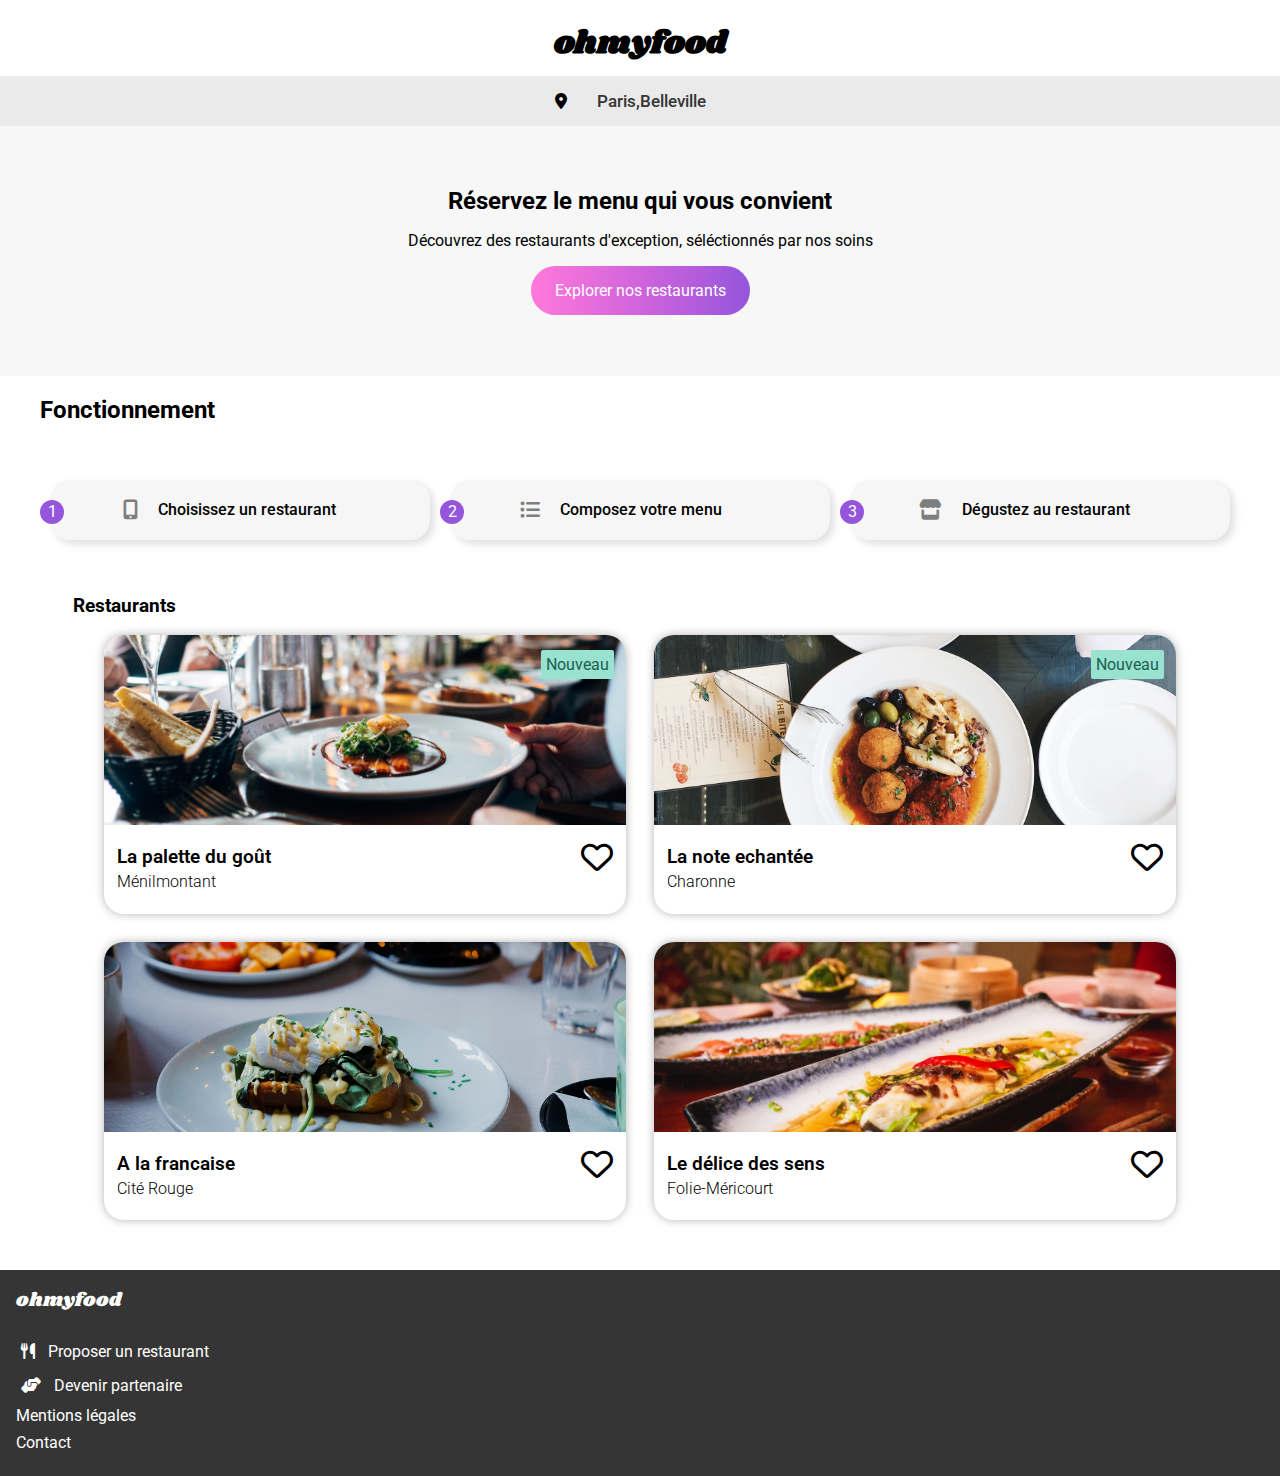
==== commit e0b1bd75: "little changes" ====
--- a/index.html
+++ b/index.html
@@ -46,20 +46,22 @@
       <section class="fonctionnement">
         <div class="container">
           <h2 class="titre_fonctionnement">Fonctionnement</h2>
-          <ol class="fonctionnement_etape">
-            <li class="fonctionnement_etape">
-              <i class="fonctionnement_icone fas fa-mobile-alt"></i>
-              <span class="text">Choisissez un restaurant</span>
-            </li>
-            <li class="fonctionnement_etape">
-              <i class="fonctionnement_icone fas fa-list-ul"></i>
-              <span class="text">Composez votre menu</span>
-            </li>
-            <li class="fonctionnement_etape">
-              <i class="fonctionnement_icone fas fa-store"></i>
-              <span class="text">Dégustez au restaurant</span>
-            </li>
-          </ol>
+          <div class="container_fonctionnement_etape">
+            <ol class="fonctionnement_etape"> 
+              <li class="fonctionnement_etape">
+                <i class="fonctionnement_icone fas fa-mobile-alt"></i>
+                <span class="text">Choisissez un restaurant</span>
+              </li>
+              <li class="fonctionnement_etape">
+                <i class="fonctionnement_icone fas fa-list-ul"></i>
+                <span class="text">Composez votre menu</span>
+              </li>
+              <li class="fonctionnement_etape">
+                <i class="fonctionnement_icone fas fa-store"></i>
+                <span class="text">Dégustez au restaurant</span>
+              </li>
+            </ol>
+          </div>
         </div>
       </section>
       <section class="restaurants">
@@ -71,10 +73,10 @@
               <div class="btn__card">
                 <span class="new" data-active="true"> Nouveau </span>
               </div>
-              <a href="#!">
-                <figure>
-                  <img
-                    src="/img/compressed/jay-wennington-N_Y88TWmGwA-unsplash.jpg"
+              <a href="lapalettedugout.html">
+                <figure>
+                  <img
+                    src="./img/compressed/jay-wennington-N_Y88TWmGwA-unsplash.jpg"
                     alt="restaurant a la francaise"
                   />
                   <figcaption>
@@ -100,25 +102,25 @@
               <div class="btn__card">
                 <span class="new" data-active="true"> Nouveau </span>
               </div>
-              <a href="#!">
-                <figure>
-                  <img
-                    src="/img/compressed/stil-u2Lp8tXIcjw-unsplash.jpg"
-                    alt="restaurant a la francaise"
-                  />
-                  <figcaption>
-                    <div class="heart">
-                      <h4>La palette du goût</h4>
-                      <div class="fill__heart">
-                        <span
-                          ><i
-                            class="fill far fa-heart fa-2x"
-                            aria-hidden="true"
-                          ></i
-                        ></span>
-                      </div>
-                    </div>
-                    <p>Ménilmontant</p>
+              <a href="lanoteenchantee.html">
+                <figure>
+                  <img
+                    src="./img/compressed/stil-u2Lp8tXIcjw-unsplash.jpg"
+                    alt="restaurant a la francaise"
+                  />
+                  <figcaption>
+                    <div class="heart">
+                      <h4>La note echantée</h4>
+                      <div class="fill__heart">
+                        <span
+                          ><i
+                            class="fill far fa-heart fa-2x"
+                            aria-hidden="true"
+                          ></i
+                        ></span>
+                      </div>
+                    </div>
+                    <p>Charonne</p>
                   </figcaption>
                 </figure>
               </a>
@@ -129,25 +131,25 @@
               <div class="btn__card">
                 <span class="new" data-active="false"> Nouveau </span>
               </div>
-              <a href="#!">
-                <figure>
-                  <img
-                    src="/img/compressed/toa-heftiba-DQKerTsQwi0-unsplash.jpg"
-                    alt="restaurant a la francaise"
-                  />
-                  <figcaption>
-                    <div class="heart">
-                      <h4>La palette du goût</h4>
-                      <div class="fill__heart">
-                        <span
-                          ><i
-                            class="fill far fa-heart fa-2x"
-                            aria-hidden="true"
-                          ></i
-                        ></span>
-                      </div>
-                    </div>
-                    <p>Ménilmontant</p>
+              <a href="alafrancaise.html">
+                <figure>
+                  <img
+                    src="./img/compressed/toa-heftiba-DQKerTsQwi0-unsplash.jpg"
+                    alt="restaurant a la francaise"
+                  />
+                  <figcaption>
+                    <div class="heart">
+                      <h4>A la francaise</h4>
+                      <div class="fill__heart">
+                        <span
+                          ><i
+                            class="fill far fa-heart fa-2x"
+                            aria-hidden="true"
+                          ></i
+                        ></span>
+                      </div>
+                    </div>
+                    <p>Cité Rouge</p>
                   </figcaption>
                 </figure>
               </a>
@@ -158,25 +160,25 @@
               <div class="btn__card">
                 <span class="new" data-active="false"> Nouveau </span>
               </div>
-              <a href="#!">
-                <figure>
-                  <img
-                    src="/img/compressed/louis-hansel-shotsoflouis-qNBGVyOCY8Q-unsplash.jpg"
-                    alt="restaurant a la francaise"
-                  />
-                  <figcaption>
-                    <div class="heart">
-                      <h4>La palette du goût</h4>
-                      <div class="fill__heart">
-                        <span
-                          ><i
-                            class="fill far fa-heart fa-2x"
-                            aria-hidden="true"
-                          ></i
-                        ></span>
-                      </div>
-                    </div>
-                    <p>Ménilmontant</p>
+              <a href="ledelicedessens.html">
+                <figure>
+                  <img
+                    src="./img/compressed/louis-hansel-shotsoflouis-qNBGVyOCY8Q-unsplash.jpg"
+                    alt="restaurant a la francaise"
+                  />
+                  <figcaption>
+                    <div class="heart">
+                      <h4>Le délice des sens</h4>
+                      <div class="fill__heart">
+                        <span
+                          ><i
+                            class="fill far fa-heart fa-2x"
+                            aria-hidden="true"
+                          ></i
+                        ></span>
+                      </div>
+                    </div>
+                    <p>Folie-Méricourt</p>
                   </figcaption>
                 </figure>
               </a>
--- a/css/style.css
+++ b/css/style.css
@@ -108,6 +108,16 @@
 }
 .fonctionnement .container {
   width: 100%;
+  display: flex;
+  align-items: center;
+  flex-direction: column;
+}
+
+.container_fonctionnement_etape {
+  width: 100%;
+  display: flex;
+  justify-content: center;
+  align-items: center;
 }
 
 ol.fonctionnement_etape {
@@ -116,28 +126,32 @@
   justify-content: center;
   flex-direction: column;
   padding: 0;
+  width: 100%;
 }
 @media (min-width: 922px) {
   ol.fonctionnement_etape {
     padding: 10px;
     flex-direction: row;
+    width: 1200px;
   }
 }
 @media (min-width: 768px) {
   ol.fonctionnement_etape {
     padding: 10px;
     flex-direction: row;
+    width: 1200px;
   }
 }
 
 li.fonctionnement_etape {
   display: flex;
   align-items: center;
-  justify-content: space-evenly;
+  justify-content: center;
+  gap: 10px;
   list-style: none;
   box-shadow: 0.25rem 0.25rem 0.5rem rgba(0, 0, 0, 0.13);
   background-color: #f6f6f6;
-  border-radius: 10px;
+  border-radius: 20px;
   padding: 20px;
   margin: 10px;
   width: 80%;
@@ -174,9 +188,8 @@
 }
 
 .titre_fonctionnement {
-  margin: 2% 0px 0px 5%;
-}
-
+  width: 1200px;
+}
 i.fonctionnement_icone {
   font-size: 20px;
 }
@@ -220,7 +233,7 @@
     flex-wrap: wrap;
     align-items: center;
     justify-content: center;
-    gap: 50px;
+    gap: 28px;
     margin-bottom: 50px;
   }
 }
@@ -230,7 +243,7 @@
     flex-wrap: wrap;
     align-items: center;
     justify-content: center;
-    gap: 50px;
+    gap: 28px;
     margin-bottom: 50px;
   }
 }
@@ -311,28 +324,29 @@
   top: 15px;
   background-color: #99e2d0;
   padding: 5px;
-  border-radius: 5px;
+  border-radius: 2px;
+  color: #1b6150;
 }
 
 .new[data-active=false] {
   display: none;
 }
 
-.alafrancaise {
+.menu_a_la_carte {
   overflow-x: hidden;
 }
-.alafrancaise * {
+.menu_a_la_carte * {
   margin: 0;
   padding: 0;
 }
-.alafrancaise header {
+.menu_a_la_carte header {
   width: 100vw;
   height: 70px;
   display: flex;
   justify-content: center;
   align-items: center;
 }
-.alafrancaise header .icon {
+.menu_a_la_carte header .icon {
   position: absolute;
   width: 50px;
   height: 50px;
@@ -341,14 +355,14 @@
   justify-content: center;
   align-items: center;
 }
-.alafrancaise main {
+.menu_a_la_carte main {
   display: flex;
   align-items: center;
   justify-content: center;
   flex-direction: column;
   height: auto;
 }
-.alafrancaise main .container-image-dish {
+.menu_a_la_carte main .container-image-dish {
   width: 100vw;
   display: flex;
   background: #f7f7f7;
@@ -356,24 +370,26 @@
   justify-content: center;
 }
 @media (min-width: 922px) {
-  .alafrancaise main .container-image-dish {
-    width: 50vw;
-  }
-}
-.alafrancaise main .container-image-dish img {
-  width: 100%;
-}
-.alafrancaise main .menu-container {
+  .menu_a_la_carte main .container-image-dish {
+    width: 100vw;
+  }
+}
+.menu_a_la_carte main .container-image-dish img {
+  width: 100%;
+  max-height: 32rem;
+  object-fit: cover;
+}
+.menu_a_la_carte main .menu-container {
   width: 100vw;
   background: #f7f7f7;
   height: auto;
 }
 @media (min-width: 922px) {
-  .alafrancaise main .menu-container {
+  .menu_a_la_carte main .menu-container {
     width: 90vw;
   }
 }
-.alafrancaise main .menu-container .menu-header {
+.menu_a_la_carte main .menu-container .menu-header {
   width: 100%;
   background: #f7f7f7;
   display: flex;
@@ -382,7 +398,7 @@
   transform: translateY(-50px);
   align-items: center;
 }
-.alafrancaise main .menu-container .menu-header .header-title {
+.menu_a_la_carte main .menu-container .menu-header .header-title {
   width: 90%;
   height: 100px;
   padding-left: 20px;
@@ -392,17 +408,17 @@
   justify-content: start;
   align-items: center;
 }
-.alafrancaise main .menu-container .menu-header .icon {
+.menu_a_la_carte main .menu-container .menu-header .icon {
   width: 20%;
   height: 100px;
   display: flex;
   justify-content: center;
   align-items: center;
 }
-.alafrancaise main .menu-container .menu-header .icon i {
+.menu_a_la_carte main .menu-container .menu-header .icon i {
   font-size: 1.8rem;
 }
-.alafrancaise main .menu-container .dish-list-container {
+.menu_a_la_carte main .menu-container .dish-list-container {
   width: 100%;
   display: flex;
   justify-content: center;
@@ -411,34 +427,34 @@
   gap: 3rem;
 }
 @media (min-width: 922px) {
-  .alafrancaise main .menu-container .dish-list-container {
+  .menu_a_la_carte main .menu-container .dish-list-container {
     flex-direction: row;
     gap: 1rem;
     width: auto;
   }
 }
-.alafrancaise main .menu-container .dish-list-container .dish {
-  width: 100%;
-  display: flex;
-  justify-content: center;
-  align-items: center;
-  flex-direction: column;
-}
-.alafrancaise main .menu-container .dish-list-container .dish .dish-type {
+.menu_a_la_carte main .menu-container .dish-list-container .dish {
+  width: 100%;
+  display: flex;
+  justify-content: center;
+  align-items: center;
+  flex-direction: column;
+}
+.menu_a_la_carte main .menu-container .dish-list-container .dish .dish-type {
   width: 100%;
   height: 25px;
   margin-left: 20px;
 }
-.alafrancaise main .menu-container .dish-list-container .dish .dish-type h4 {
+.menu_a_la_carte main .menu-container .dish-list-container .dish .dish-type h4 {
   font-weight: 400;
 }
-.alafrancaise main .menu-container .dish-list-container .dish .dish-type .bar {
+.menu_a_la_carte main .menu-container .dish-list-container .dish .dish-type .bar {
   display: block;
   width: 40px;
   height: 2px;
   background: #99e2d0;
 }
-.alafrancaise main .menu-container .dish-list-container .dish .dish-card-list {
+.menu_a_la_carte main .menu-container .dish-list-container .dish .dish-card-list {
   width: 95%;
   margin-top: 10px;
   display: flex;
@@ -447,7 +463,7 @@
   flex-direction: column;
   gap: 20px;
 }
-.alafrancaise main .menu-container .dish-list-container .dish .dish-card-list .dish-card {
+.menu_a_la_carte main .menu-container .dish-list-container .dish .dish-card-list .dish-card {
   cursor: pointer;
   width: 100%;
   height: 80px;
@@ -457,26 +473,28 @@
   box-shadow: 7px 24px 29px -3px rgba(0, 0, 0, 0.1);
   animation: card-animation;
 }
-.alafrancaise main .menu-container .dish-list-container .dish .dish-card-list .dish-card .content {
+.menu_a_la_carte main .menu-container .dish-list-container .dish .dish-card-list .dish-card .content {
+  display: flex;
+  justify-content: center;
   flex-direction: column;
   flex: 1;
   width: 100px;
   padding-top: 10px;
 }
-.alafrancaise main .menu-container .dish-list-container .dish .dish-card-list .dish-card .content h3 {
+.menu_a_la_carte main .menu-container .dish-list-container .dish .dish-card-list .dish-card .content h3 {
   overflow: hidden;
   white-space: nowrap;
   text-overflow: ellipsis;
   margin-left: 10px;
 }
-.alafrancaise main .menu-container .dish-list-container .dish .dish-card-list .dish-card .content p {
+.menu_a_la_carte main .menu-container .dish-list-container .dish .dish-card-list .dish-card .content p {
   margin-left: 10px;
   font-weight: 300;
   white-space: nowrap;
   text-overflow: ellipsis;
   overflow: hidden;
 }
-.alafrancaise main .menu-container .dish-list-container .dish .dish-card-list .dish-card .prise {
+.menu_a_la_carte main .menu-container .dish-list-container .dish .dish-card-list .dish-card .prise {
   height: 100%;
   display: flex;
   justify-content: end;
@@ -485,7 +503,7 @@
   padding-right: 10px;
   font-weight: 600;
 }
-.alafrancaise main .menu-container .dish-list-container .dish .dish-card-list .dish-card .checkbox {
+.menu_a_la_carte main .menu-container .dish-list-container .dish .dish-card-list .dish-card .checkbox {
   display: flex;
   justify-content: center;
   align-items: center;
@@ -497,15 +515,15 @@
   border-radius: 0 10px 10px 0;
   transition: opacity 500ms, width 500ms, margin-left 500ms;
 }
-.alafrancaise main .menu-container .dish-list-container .dish .dish-card-list .dish-card .checkbox .icon {
+.menu_a_la_carte main .menu-container .dish-list-container .dish .dish-card-list .dish-card .checkbox .icon {
   color: #fff;
   transform: rotate(90deg);
   transition: transform 500ms;
 }
-.alafrancaise main .menu-container .dish-list-container .dish .dish-card-list .dish-card:hover .prise {
+.menu_a_la_carte main .menu-container .dish-list-container .dish .dish-card-list .dish-card:hover .prise {
   margin-right: 10px;
 }
-.alafrancaise main .menu-container .dish-list-container .dish .dish-card-list .dish-card:hover .checkbox {
+.menu_a_la_carte main .menu-container .dish-list-container .dish .dish-card-list .dish-card:hover .checkbox {
   transition: opacity 500ms, width 500ms, transform 500ms;
   opacity: 1;
   width: 100px;
@@ -513,42 +531,57 @@
   background: #99e2d0;
   border-radius: 0 10px 10px 0;
 }
-.alafrancaise main .menu-container .dish-list-container .dish .dish-card-list .dish-card:hover .checkbox .icon {
+.menu_a_la_carte main .menu-container .dish-list-container .dish .dish-card-list .dish-card:hover .checkbox .icon {
   color: #fff;
   transform: rotate(360deg);
   transition: transform 500ms;
 }
-.alafrancaise main .menu-container .dish-list-container .dish .dish-card-list .dish-card:nth-child(1) {
+.menu_a_la_carte main .menu-container .dish-list-container .dish .dish-card-list .dish-card:nth-child(1) {
   animation-duration: 550ms;
 }
-.alafrancaise main .menu-container .dish-list-container .dish .dish-card-list .dish-card:nth-child(2) {
+.menu_a_la_carte main .menu-container .dish-list-container .dish .dish-card-list .dish-card:nth-child(2) {
   animation-duration: 600ms;
 }
-.alafrancaise main .menu-container .dish-list-container .dish .dish-card-list .dish-card:nth-child(3) {
+.menu_a_la_carte main .menu-container .dish-list-container .dish .dish-card-list .dish-card:nth-child(3) {
   animation-duration: 650ms;
 }
-.alafrancaise main .menu-container .dish-list-container .dish .dish-card-list .dish-card:nth-child(4) {
+.menu_a_la_carte main .menu-container .dish-list-container .dish .dish-card-list .dish-card:nth-child(4) {
   animation-duration: 700ms;
 }
-.alafrancaise main .menu-container .dish-list-container .dish .dish-card-list .dish-card:nth-child(5) {
+.menu_a_la_carte main .menu-container .dish-list-container .dish .dish-card-list .dish-card:nth-child(5) {
   animation-duration: 750ms;
 }
-.alafrancaise main .menu-container .dish-list-container .dish .dish-card-list .dish-card:nth-child(6) {
+.menu_a_la_carte main .menu-container .dish-list-container .dish .dish-card-list .dish-card:nth-child(6) {
   animation-duration: 800ms;
 }
-.alafrancaise main .menu-container .dish-list-container .dish .dish-card-list .dish-card:nth-child(7) {
+.menu_a_la_carte main .menu-container .dish-list-container .dish .dish-card-list .dish-card:nth-child(7) {
   animation-duration: 850ms;
 }
-.alafrancaise main .menu-container .dish-list-container .dish .dish-card-list .dish-card:nth-child(8) {
+.menu_a_la_carte main .menu-container .dish-list-container .dish .dish-card-list .dish-card:nth-child(8) {
   animation-duration: 900ms;
 }
-.alafrancaise main .menu-container .dish-list-container .dish .dish-card-list .dish-card:nth-child(9) {
+.menu_a_la_carte main .menu-container .dish-list-container .dish .dish-card-list .dish-card:nth-child(9) {
   animation-duration: 950ms;
 }
-.alafrancaise main .menu-container .dish-list-container .dish .dish-card-list .dish-card:nth-child(10) {
+.menu_a_la_carte main .menu-container .dish-list-container .dish .dish-card-list .dish-card:nth-child(10) {
   animation-duration: 1000ms;
 }
-.alafrancaise main .order-container {
+.menu_a_la_carte main .menu-container .dish-list-container .dish .dish-card-list .dish-card:nth-child(11) {
+  animation-duration: 1050ms;
+}
+.menu_a_la_carte main .menu-container .dish-list-container .dish .dish-card-list .dish-card:nth-child(12) {
+  animation-duration: 1100ms;
+}
+.menu_a_la_carte main .menu-container .dish-list-container .dish .dish-card-list .dish-card:nth-child(13) {
+  animation-duration: 1150ms;
+}
+.menu_a_la_carte main .menu-container .dish-list-container .dish .dish-card-list .dish-card:nth-child(14) {
+  animation-duration: 1200ms;
+}
+.menu_a_la_carte main .menu-container .dish-list-container .dish .dish-card-list .dish-card:nth-child(15) {
+  animation-duration: 1250ms;
+}
+.menu_a_la_carte main .order-container {
   width: 100%;
   height: auto;
   display: flex;
@@ -557,7 +590,7 @@
   align-items: center;
   justify-content: center;
 }
-.alafrancaise main .order-container button {
+.menu_a_la_carte main .order-container button {
   background: linear-gradient(to left, #9356dc, #b35cdc, #cf64dc, #e86edb, #ff79da);
   box-shadow: 7px 24px 29px -3px rgba(0, 0, 0, 0.1);
   width: 300px;
@@ -570,20 +603,20 @@
   color: #fff;
   cursor: pointer;
 }
-.alafrancaise footer {
+.menu_a_la_carte footer {
   width: 100vw;
   height: auto;
   background: #353535;
   display: block;
 }
-.alafrancaise footer .logo {
+.menu_a_la_carte footer .logo {
   width: 100vw;
   padding: 20px;
 }
-.alafrancaise footer .logo img {
+.menu_a_la_carte footer .logo img {
   width: 110px;
 }
-.alafrancaise footer .fooder-list {
+.menu_a_la_carte footer .fooder-list {
   width: 100%;
   padding-left: 20px;
   padding-right: 20px;
@@ -594,7 +627,7 @@
   flex-direction: column;
   color: #fff;
 }
-.alafrancaise footer .fooder-list a {
+.menu_a_la_carte footer .fooder-list a {
   color: #fff;
 }
 
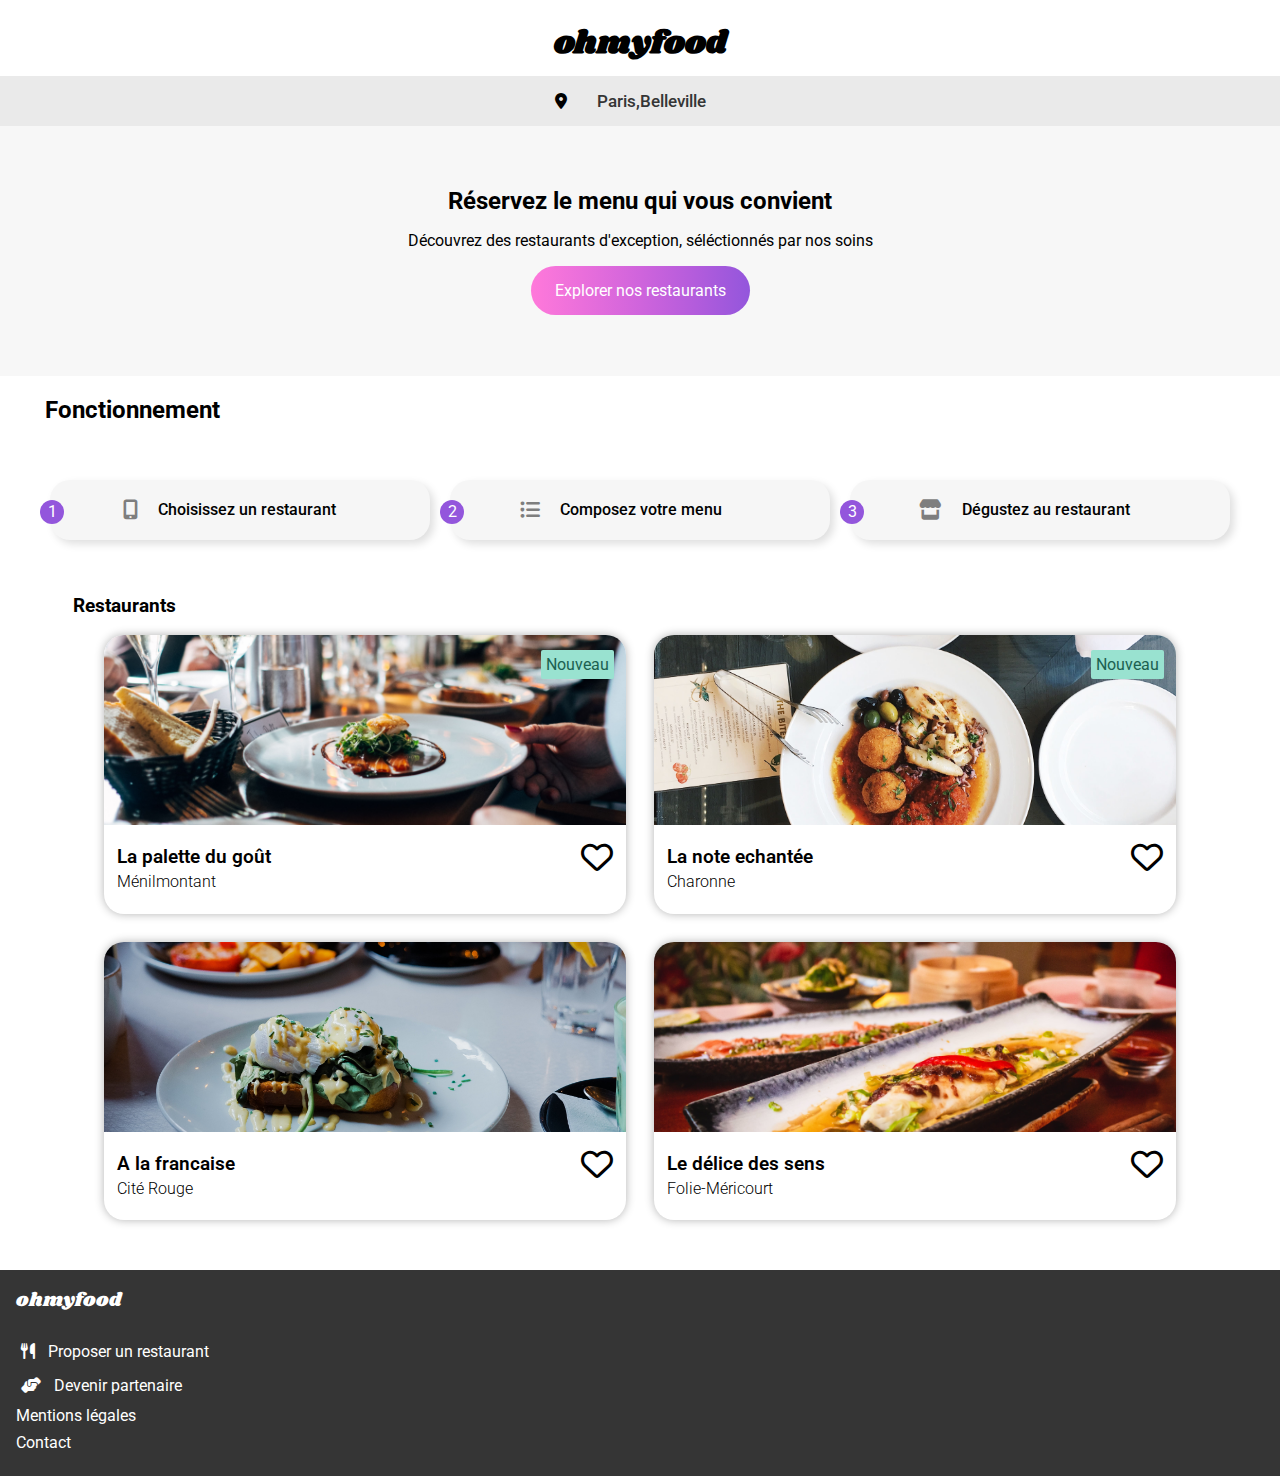
==== commit aa564103: "added some major corrections" ====
--- a/index.html
+++ b/index.html
@@ -1,25 +1,22 @@
 <!DOCTYPE html>
 <html lang="fr">
   <head>
-    <meta charset="UTF-8" />
-    <meta http-equiv="X-UA-Compatible" content="IE=edge" />
-    <meta name="viewport" content="width=device-width, initial-scale=1.0" />
+    <meta charset="UTF-8">
+    <meta http-equiv="X-UA-Compatible" content="IE=edge">
+    <meta name="viewport" content="width=device-width, initial-scale=1.0">
     <title>ohmyfood</title>
     <link
       rel="stylesheet"
       href="https://cdnjs.cloudflare.com/ajax/libs/font-awesome/6.2.1/css/all.min.css"
       crossorigin="anonymous"
-      referrerpolicy="no-referrer"
-    />
+      referrerpolicy="no-referrer">
     <link
       href="https://fonts.googleapis.com/css2?family=Roboto:ital,wght@0,100;0,300;0,400;0,500;0,700;0,900;1,100;1,300;1,400;1,500;1,700;1,900&display=swap"
-      rel="stylesheet"
-    />
+      rel="stylesheet">
     <link
       href="https://fonts.googleapis.com/css2?family=Shrikhand&display=swap"
-      rel="stylesheet"
-    />
-    <link rel="stylesheet" href="css/style.css" />
+      rel="stylesheet">
+    <link rel="stylesheet" href="css/style.css">
   </head>
 
   <body>
@@ -77,8 +74,7 @@
                 <figure>
                   <img
                     src="./img/compressed/jay-wennington-N_Y88TWmGwA-unsplash.jpg"
-                    alt="restaurant a la francaise"
-                  />
+                    alt="la palette du gout">
                   <figcaption>
                     <div class="heart">
                       <h4>La palette du goût</h4>
@@ -106,8 +102,7 @@
                 <figure>
                   <img
                     src="./img/compressed/stil-u2Lp8tXIcjw-unsplash.jpg"
-                    alt="restaurant a la francaise"
-                  />
+                    alt="la note echantée">
                   <figcaption>
                     <div class="heart">
                       <h4>La note echantée</h4>
@@ -135,8 +130,7 @@
                 <figure>
                   <img
                     src="./img/compressed/toa-heftiba-DQKerTsQwi0-unsplash.jpg"
-                    alt="restaurant a la francaise"
-                  />
+                    alt="à la francaise">
                   <figcaption>
                     <div class="heart">
                       <h4>A la francaise</h4>
@@ -164,8 +158,7 @@
                 <figure>
                   <img
                     src="./img/compressed/louis-hansel-shotsoflouis-qNBGVyOCY8Q-unsplash.jpg"
-                    alt="restaurant a la francaise"
-                  />
+                    alt="le delice des sens">
                   <figcaption>
                     <div class="heart">
                       <h4>Le délice des sens</h4>
--- a/css/style.css
+++ b/css/style.css
@@ -1,6 +1,7 @@
 body {
   margin: 0;
   padding: 0;
+  overflow-x: hidden;
 }
 
 a {
@@ -15,6 +16,19 @@
   font-family: "Roboto", sans-serif;
 }
 
+@keyframes card-animation {
+  0% {
+    transform: translateY(20%);
+    opacity: 0;
+  }
+  50% {
+    opacity: 0.5;
+  }
+  100% {
+    transform: translateY(0%);
+    opacity: 1;
+  }
+}
 .header {
   display: flex;
   align-items: center;
@@ -22,6 +36,59 @@
   max-height: 50px;
   margin-top: 10px;
   padding: 0.5rem 0.5rem;
+}
+
+.menu_a_la_carte header {
+  width: 100vw;
+  height: 70px;
+  display: flex;
+  justify-content: center;
+  align-items: center;
+}
+.menu_a_la_carte header .icon {
+  position: absolute;
+  width: 50px;
+  height: 50px;
+  left: 0;
+  display: flex;
+  justify-content: center;
+  align-items: center;
+}
+.menu_a_la_carte main .menu-header {
+  width: 100%;
+  background: #f7f7f7;
+  display: flex;
+  justify-content: center;
+  border-radius: 40px 40px 0 0;
+  transform: translateY(-50px);
+  align-items: center;
+}
+.menu_a_la_carte main .menu-header .header-title {
+  width: 90%;
+  height: 100px;
+  padding-left: 20px;
+  font-size: 1.9rem;
+  font-family: Shrikhand, Roboto, sans-serif;
+  display: flex;
+  justify-content: start;
+  align-items: center;
+}
+.menu_a_la_carte main .menu-header .icon {
+  width: 20%;
+  height: 100px;
+  display: flex;
+  justify-content: center;
+  align-items: center;
+}
+.menu_a_la_carte main .menu-header .icon i {
+  font-size: 1.8rem;
+}
+.menu_a_la_carte main .menu-header .icon i:hover {
+  background: linear-gradient(to left, #9356dc, #b35cdc, #cf64dc, #e86edb, #ff79da);
+  background-clip: border-box;
+  -webkit-background-clip: text;
+  -webkit-text-fill-color: transparent;
+  font-weight: bold;
 }
 
 .footer {
@@ -67,6 +134,36 @@
   padding: 5px;
 }
 
+.menu_a_la_carte footer {
+  width: 100%;
+  height: auto;
+  background: #353535;
+  display: block;
+}
+.menu_a_la_carte footer .logo {
+  width: 100%;
+}
+.menu_a_la_carte footer .logo img {
+  margin-left: 20px;
+  margin-top: 20px;
+  width: 110px;
+}
+.menu_a_la_carte footer .fooder-list {
+  width: 100%;
+  padding-bottom: 20px;
+  display: flex;
+  align-items: start;
+  gap: 10px;
+  flex-direction: column;
+  color: #fff;
+}
+.menu_a_la_carte footer .fooder-list div {
+  margin-left: 20px;
+}
+.menu_a_la_carte footer .fooder-list div a {
+  color: #fff;
+}
+
 .ville {
   display: flex;
   align-items: center;
@@ -99,6 +196,172 @@
 
 .titre_apropos {
   margin: 0;
+}
+
+.menu_a_la_carte main .dish-list-container {
+  width: 100%;
+  display: flex;
+  justify-content: center;
+  align-items: flex-start;
+  flex-direction: column;
+  gap: 3rem;
+}
+@media (min-width: 922px) {
+  .menu_a_la_carte main .dish-list-container {
+    flex-direction: row;
+    gap: 1rem;
+    width: auto;
+  }
+}
+.menu_a_la_carte main .dish-list-container .dish {
+  width: 100%;
+  display: flex;
+  justify-content: center;
+  align-items: center;
+  flex-direction: column;
+}
+.menu_a_la_carte main .dish-list-container .dish .dish-type {
+  width: 100%;
+  height: 25px;
+  padding-left: 15px;
+}
+.menu_a_la_carte main .dish-list-container .dish .dish-type h2 {
+  font-size: 1em;
+  font-weight: 400;
+  width: 50%;
+}
+.menu_a_la_carte main .dish-list-container .dish .dish-type .bar {
+  display: block;
+  width: 40px;
+  height: 2px;
+  background: #99e2d0;
+}
+.menu_a_la_carte main .dish-list-container .dish .dish-card-list {
+  width: 95%;
+  margin-top: 10px;
+  display: flex;
+  justify-content: center;
+  align-items: center;
+  flex-direction: column;
+  gap: 20px;
+}
+.menu_a_la_carte main .dish-list-container .dish .dish-card-list .dish-card {
+  cursor: pointer;
+  width: 100%;
+  height: 80px;
+  display: flex;
+  border-radius: 10px;
+  background: white;
+  box-shadow: 7px 24px 29px -3px rgba(0, 0, 0, 0.1);
+  animation: card-animation;
+}
+.menu_a_la_carte main .dish-list-container .dish .dish-card-list .dish-card .content {
+  display: flex;
+  justify-content: center;
+  flex-direction: column;
+  flex: 1;
+  width: 100px;
+  padding-top: 10px;
+}
+.menu_a_la_carte main .dish-list-container .dish .dish-card-list .dish-card .content h3 {
+  overflow: hidden;
+  white-space: nowrap;
+  text-overflow: ellipsis;
+  margin-left: 10px;
+}
+.menu_a_la_carte main .dish-list-container .dish .dish-card-list .dish-card .content h4 {
+  margin-left: 10px;
+  font-weight: 300;
+  white-space: nowrap;
+  text-overflow: ellipsis;
+  overflow: hidden;
+}
+.menu_a_la_carte main .dish-list-container .dish .dish-card-list .dish-card .prise {
+  height: 100%;
+  display: flex;
+  justify-content: end;
+  align-items: end;
+  padding-bottom: 20px;
+  padding-right: 10px;
+  font-weight: 600;
+}
+.menu_a_la_carte main .dish-list-container .dish .dish-card-list .dish-card .checkbox {
+  display: flex;
+  justify-content: center;
+  align-items: center;
+  overflow: hidden;
+  opacity: 0;
+  width: 0;
+  height: 100%;
+  background: #99e2d0;
+  border-radius: 0 10px 10px 0;
+  transition: opacity 500ms, width 500ms, margin-left 500ms;
+}
+.menu_a_la_carte main .dish-list-container .dish .dish-card-list .dish-card .checkbox .icon {
+  color: #fff;
+  transform: rotate(90deg);
+  transition: transform 500ms;
+}
+.menu_a_la_carte main .dish-list-container .dish .dish-card-list .dish-card:hover .prise {
+  margin-right: 10px;
+}
+.menu_a_la_carte main .dish-list-container .dish .dish-card-list .dish-card:hover .checkbox {
+  transition: opacity 500ms, width 500ms, transform 500ms;
+  opacity: 1;
+  width: 100px;
+  height: 100%;
+  background: #99e2d0;
+  border-radius: 0 10px 10px 0;
+}
+.menu_a_la_carte main .dish-list-container .dish .dish-card-list .dish-card:hover .checkbox .icon {
+  color: #fff;
+  transform: rotate(360deg);
+  transition: transform 500ms;
+}
+.menu_a_la_carte main .dish-list-container .dish .dish-card-list .dish-card:nth-child(1) {
+  animation-duration: 550ms;
+}
+.menu_a_la_carte main .dish-list-container .dish .dish-card-list .dish-card:nth-child(2) {
+  animation-duration: 600ms;
+}
+.menu_a_la_carte main .dish-list-container .dish .dish-card-list .dish-card:nth-child(3) {
+  animation-duration: 650ms;
+}
+.menu_a_la_carte main .dish-list-container .dish .dish-card-list .dish-card:nth-child(4) {
+  animation-duration: 700ms;
+}
+.menu_a_la_carte main .dish-list-container .dish .dish-card-list .dish-card:nth-child(5) {
+  animation-duration: 750ms;
+}
+.menu_a_la_carte main .dish-list-container .dish .dish-card-list .dish-card:nth-child(6) {
+  animation-duration: 800ms;
+}
+.menu_a_la_carte main .dish-list-container .dish .dish-card-list .dish-card:nth-child(7) {
+  animation-duration: 850ms;
+}
+.menu_a_la_carte main .dish-list-container .dish .dish-card-list .dish-card:nth-child(8) {
+  animation-duration: 900ms;
+}
+.menu_a_la_carte main .dish-list-container .dish .dish-card-list .dish-card:nth-child(9) {
+  animation-duration: 950ms;
+}
+.menu_a_la_carte main .dish-list-container .dish .dish-card-list .dish-card:nth-child(10) {
+  animation-duration: 1000ms;
+}
+.menu_a_la_carte main .dish-list-container .dish .dish-card-list .dish-card:nth-child(11) {
+  animation-duration: 1050ms;
+}
+.menu_a_la_carte main .dish-list-container .dish .dish-card-list .dish-card:nth-child(12) {
+  animation-duration: 1100ms;
+}
+.menu_a_la_carte main .dish-list-container .dish .dish-card-list .dish-card:nth-child(13) {
+  animation-duration: 1150ms;
+}
+.menu_a_la_carte main .dish-list-container .dish .dish-card-list .dish-card:nth-child(14) {
+  animation-duration: 1200ms;
+}
+.menu_a_la_carte main .dish-list-container .dish .dish-card-list .dish-card:nth-child(15) {
+  animation-duration: 1250ms;
 }
 
 .fonctionnement {
@@ -189,6 +452,8 @@
 
 .titre_fonctionnement {
   width: 1200px;
+  max-width: 100%;
+  padding-left: 10px;
 }
 i.fonctionnement_icone {
   font-size: 20px;
@@ -334,26 +599,13 @@
 
 .menu_a_la_carte {
   overflow-x: hidden;
+  width: 100vw;
+  height: 100vh;
 }
 .menu_a_la_carte * {
   margin: 0;
   padding: 0;
-}
-.menu_a_la_carte header {
-  width: 100vw;
-  height: 70px;
-  display: flex;
-  justify-content: center;
-  align-items: center;
-}
-.menu_a_la_carte header .icon {
-  position: absolute;
-  width: 50px;
-  height: 50px;
-  left: 0;
-  display: flex;
-  justify-content: center;
-  align-items: center;
+  box-sizing: border-box;
 }
 .menu_a_la_carte main {
   display: flex;
@@ -388,198 +640,6 @@
   .menu_a_la_carte main .menu-container {
     width: 90vw;
   }
-}
-.menu_a_la_carte main .menu-container .menu-header {
-  width: 100%;
-  background: #f7f7f7;
-  display: flex;
-  justify-content: center;
-  border-radius: 40px 40px 0 0;
-  transform: translateY(-50px);
-  align-items: center;
-}
-.menu_a_la_carte main .menu-container .menu-header .header-title {
-  width: 90%;
-  height: 100px;
-  padding-left: 20px;
-  font-size: 1.9rem;
-  font-family: Shrikhand, Roboto, sans-serif;
-  display: flex;
-  justify-content: start;
-  align-items: center;
-}
-.menu_a_la_carte main .menu-container .menu-header .icon {
-  width: 20%;
-  height: 100px;
-  display: flex;
-  justify-content: center;
-  align-items: center;
-}
-.menu_a_la_carte main .menu-container .menu-header .icon i {
-  font-size: 1.8rem;
-}
-.menu_a_la_carte main .menu-container .dish-list-container {
-  width: 100%;
-  display: flex;
-  justify-content: center;
-  align-content: center;
-  flex-direction: column;
-  gap: 3rem;
-}
-@media (min-width: 922px) {
-  .menu_a_la_carte main .menu-container .dish-list-container {
-    flex-direction: row;
-    gap: 1rem;
-    width: auto;
-  }
-}
-.menu_a_la_carte main .menu-container .dish-list-container .dish {
-  width: 100%;
-  display: flex;
-  justify-content: center;
-  align-items: center;
-  flex-direction: column;
-}
-.menu_a_la_carte main .menu-container .dish-list-container .dish .dish-type {
-  width: 100%;
-  height: 25px;
-  margin-left: 20px;
-}
-.menu_a_la_carte main .menu-container .dish-list-container .dish .dish-type h4 {
-  font-weight: 400;
-}
-.menu_a_la_carte main .menu-container .dish-list-container .dish .dish-type .bar {
-  display: block;
-  width: 40px;
-  height: 2px;
-  background: #99e2d0;
-}
-.menu_a_la_carte main .menu-container .dish-list-container .dish .dish-card-list {
-  width: 95%;
-  margin-top: 10px;
-  display: flex;
-  justify-content: center;
-  align-items: center;
-  flex-direction: column;
-  gap: 20px;
-}
-.menu_a_la_carte main .menu-container .dish-list-container .dish .dish-card-list .dish-card {
-  cursor: pointer;
-  width: 100%;
-  height: 80px;
-  display: flex;
-  border-radius: 10px;
-  background: white;
-  box-shadow: 7px 24px 29px -3px rgba(0, 0, 0, 0.1);
-  animation: card-animation;
-}
-.menu_a_la_carte main .menu-container .dish-list-container .dish .dish-card-list .dish-card .content {
-  display: flex;
-  justify-content: center;
-  flex-direction: column;
-  flex: 1;
-  width: 100px;
-  padding-top: 10px;
-}
-.menu_a_la_carte main .menu-container .dish-list-container .dish .dish-card-list .dish-card .content h3 {
-  overflow: hidden;
-  white-space: nowrap;
-  text-overflow: ellipsis;
-  margin-left: 10px;
-}
-.menu_a_la_carte main .menu-container .dish-list-container .dish .dish-card-list .dish-card .content p {
-  margin-left: 10px;
-  font-weight: 300;
-  white-space: nowrap;
-  text-overflow: ellipsis;
-  overflow: hidden;
-}
-.menu_a_la_carte main .menu-container .dish-list-container .dish .dish-card-list .dish-card .prise {
-  height: 100%;
-  display: flex;
-  justify-content: end;
-  align-items: end;
-  padding-bottom: 20px;
-  padding-right: 10px;
-  font-weight: 600;
-}
-.menu_a_la_carte main .menu-container .dish-list-container .dish .dish-card-list .dish-card .checkbox {
-  display: flex;
-  justify-content: center;
-  align-items: center;
-  overflow: hidden;
-  opacity: 0;
-  width: 0;
-  height: 100%;
-  background: #99e2d0;
-  border-radius: 0 10px 10px 0;
-  transition: opacity 500ms, width 500ms, margin-left 500ms;
-}
-.menu_a_la_carte main .menu-container .dish-list-container .dish .dish-card-list .dish-card .checkbox .icon {
-  color: #fff;
-  transform: rotate(90deg);
-  transition: transform 500ms;
-}
-.menu_a_la_carte main .menu-container .dish-list-container .dish .dish-card-list .dish-card:hover .prise {
-  margin-right: 10px;
-}
-.menu_a_la_carte main .menu-container .dish-list-container .dish .dish-card-list .dish-card:hover .checkbox {
-  transition: opacity 500ms, width 500ms, transform 500ms;
-  opacity: 1;
-  width: 100px;
-  height: 100%;
-  background: #99e2d0;
-  border-radius: 0 10px 10px 0;
-}
-.menu_a_la_carte main .menu-container .dish-list-container .dish .dish-card-list .dish-card:hover .checkbox .icon {
-  color: #fff;
-  transform: rotate(360deg);
-  transition: transform 500ms;
-}
-.menu_a_la_carte main .menu-container .dish-list-container .dish .dish-card-list .dish-card:nth-child(1) {
-  animation-duration: 550ms;
-}
-.menu_a_la_carte main .menu-container .dish-list-container .dish .dish-card-list .dish-card:nth-child(2) {
-  animation-duration: 600ms;
-}
-.menu_a_la_carte main .menu-container .dish-list-container .dish .dish-card-list .dish-card:nth-child(3) {
-  animation-duration: 650ms;
-}
-.menu_a_la_carte main .menu-container .dish-list-container .dish .dish-card-list .dish-card:nth-child(4) {
-  animation-duration: 700ms;
-}
-.menu_a_la_carte main .menu-container .dish-list-container .dish .dish-card-list .dish-card:nth-child(5) {
-  animation-duration: 750ms;
-}
-.menu_a_la_carte main .menu-container .dish-list-container .dish .dish-card-list .dish-card:nth-child(6) {
-  animation-duration: 800ms;
-}
-.menu_a_la_carte main .menu-container .dish-list-container .dish .dish-card-list .dish-card:nth-child(7) {
-  animation-duration: 850ms;
-}
-.menu_a_la_carte main .menu-container .dish-list-container .dish .dish-card-list .dish-card:nth-child(8) {
-  animation-duration: 900ms;
-}
-.menu_a_la_carte main .menu-container .dish-list-container .dish .dish-card-list .dish-card:nth-child(9) {
-  animation-duration: 950ms;
-}
-.menu_a_la_carte main .menu-container .dish-list-container .dish .dish-card-list .dish-card:nth-child(10) {
-  animation-duration: 1000ms;
-}
-.menu_a_la_carte main .menu-container .dish-list-container .dish .dish-card-list .dish-card:nth-child(11) {
-  animation-duration: 1050ms;
-}
-.menu_a_la_carte main .menu-container .dish-list-container .dish .dish-card-list .dish-card:nth-child(12) {
-  animation-duration: 1100ms;
-}
-.menu_a_la_carte main .menu-container .dish-list-container .dish .dish-card-list .dish-card:nth-child(13) {
-  animation-duration: 1150ms;
-}
-.menu_a_la_carte main .menu-container .dish-list-container .dish .dish-card-list .dish-card:nth-child(14) {
-  animation-duration: 1200ms;
-}
-.menu_a_la_carte main .menu-container .dish-list-container .dish .dish-card-list .dish-card:nth-child(15) {
-  animation-duration: 1250ms;
 }
 .menu_a_la_carte main .order-container {
   width: 100%;
@@ -603,47 +663,7 @@
   color: #fff;
   cursor: pointer;
 }
-.menu_a_la_carte footer {
-  width: 100vw;
-  height: auto;
-  background: #353535;
-  display: block;
-}
-.menu_a_la_carte footer .logo {
-  width: 100vw;
-  padding: 20px;
-}
-.menu_a_la_carte footer .logo img {
-  width: 110px;
-}
-.menu_a_la_carte footer .fooder-list {
-  width: 100%;
-  padding-left: 20px;
-  padding-right: 20px;
-  padding-bottom: 20px;
-  display: flex;
-  align-items: start;
-  gap: 10px;
-  flex-direction: column;
-  color: #fff;
-}
-.menu_a_la_carte footer .fooder-list a {
-  color: #fff;
-}
-
-@keyframes card-animation {
-  0% {
-    transform: translateY(20%);
-    opacity: 0;
-  }
-  50% {
-    opacity: 0.5;
-  }
-  100% {
-    transform: translateY(0%);
-    opacity: 1;
-  }
-}
+
 .container-loader {
   position: absolute;
   left: 0;
@@ -658,17 +678,18 @@
   background: #fff;
   animation: loading;
   animation-duration: 2s;
+  pointer-events: none;
   opacity: 0;
 }
 .container-loader .loader {
   width: 60px;
   height: 60px;
-  border: 5px solid #000;
+  border: 5px solid #99e2d0;
   border-bottom-color: transparent;
   border-radius: 50%;
   display: inline-block;
   box-sizing: border-box;
-  animation: rotation 1s linear infinite;
+  animation: rotation 500ms infinite;
 }
 
 @keyframes rotation {
